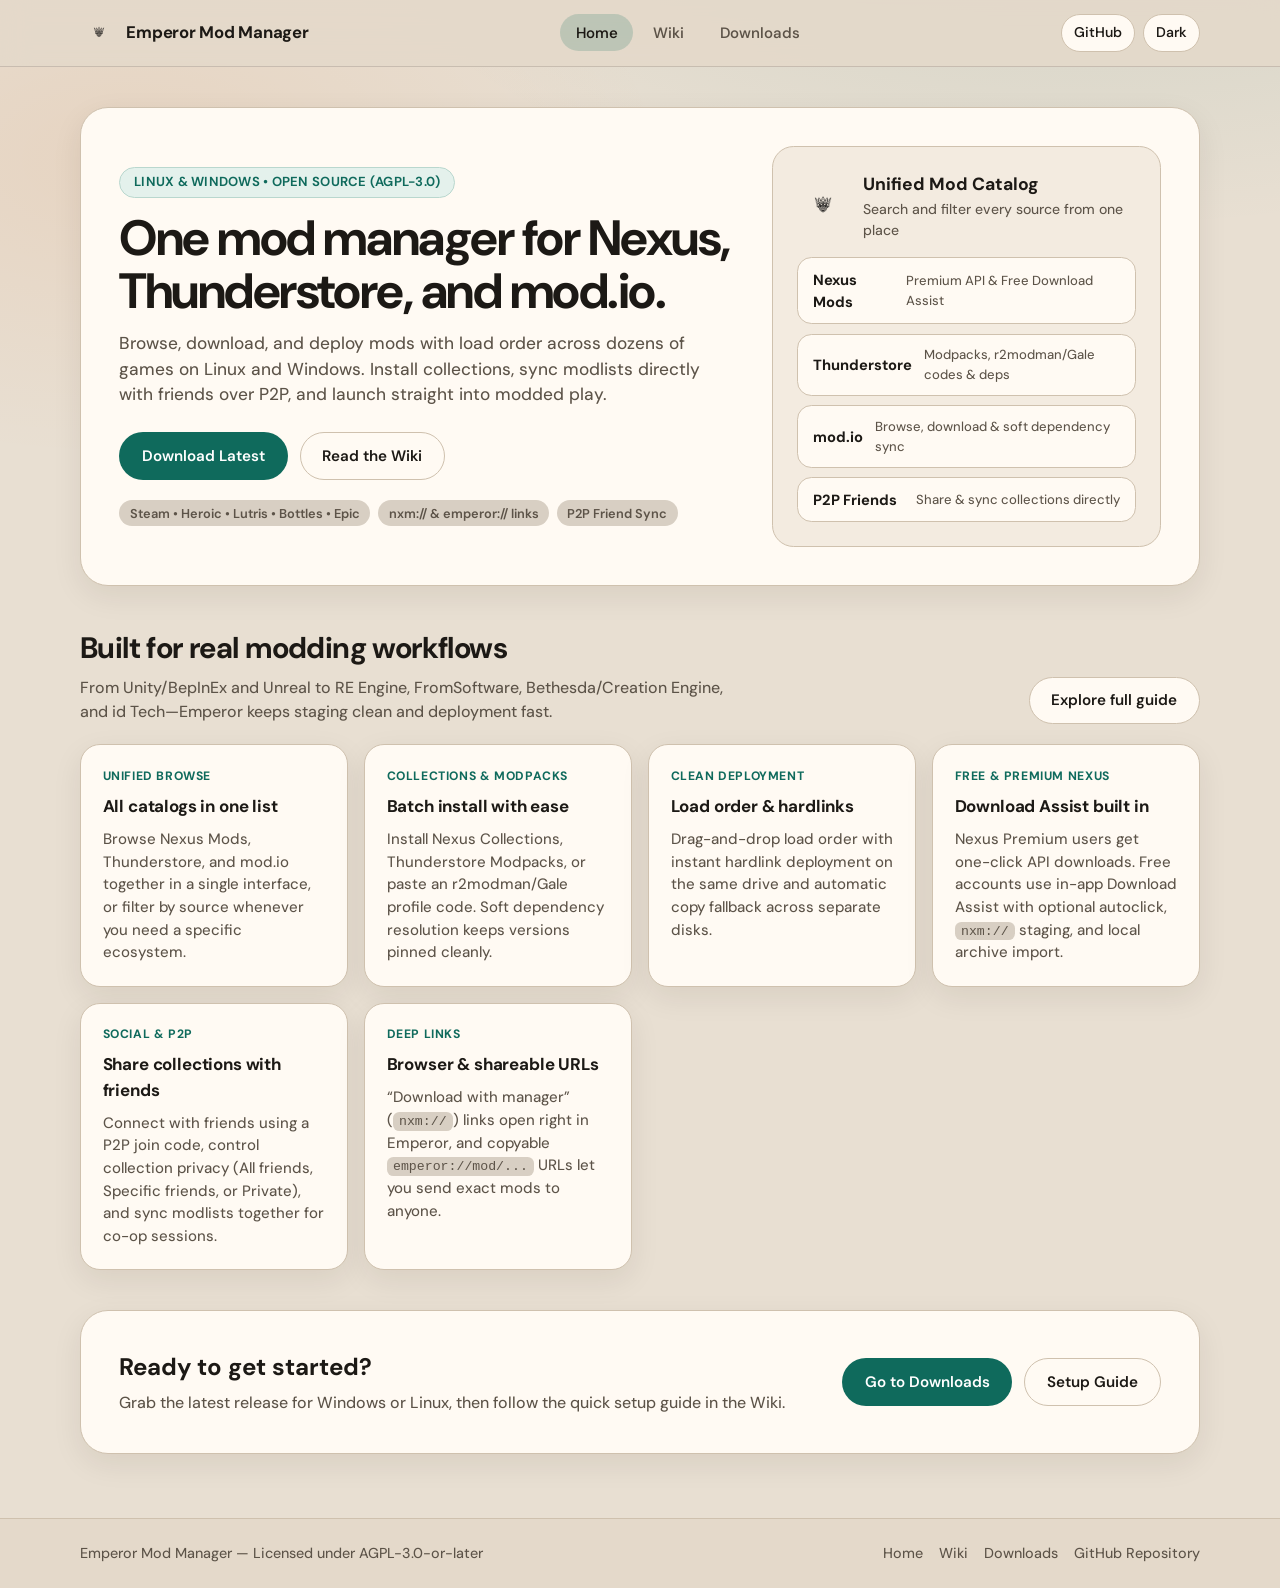
==== index.html @ a2862339 "init site" ====
<!DOCTYPE html>
<html lang="en">
  <head>
    <meta charset="UTF-8" />
    <meta name="viewport" content="width=device-width, initial-scale=1.0" />
    <title>Emperor Mod Manager — Desktop Mod Manager for Linux &amp; Windows</title>
    <meta
      name="description"
      content="Desktop mod manager for Nexus Mods, Thunderstore, and mod.io on Linux and Windows. Browse, deploy with load order, manage collections, and share modlists with friends over P2P."
    />
    <link rel="icon" type="image/png" href="./assets/favicon.png" />
    <link rel="preconnect" href="https://fonts.googleapis.com" />
    <link rel="preconnect" href="https://fonts.gstatic.com" crossorigin />
    <link
      href="https://fonts.googleapis.com/css2?family=DM+Sans:ital,opsz,wght@0,9..40,400..700;1,9..40,400..700&display=swap"
      rel="stylesheet"
    />
    <script>
      (() => {
        const saved = localStorage.getItem("emm-site-theme");
        const dark = saved === "dark" || (!saved && matchMedia("(prefers-color-scheme: dark)").matches);
        if (dark) document.documentElement.setAttribute("data-theme", "dark");
      })();
    </script>
    <link rel="stylesheet" href="./css/theme.css" />
    <link rel="stylesheet" href="./css/styles.css" />
    <script type="module" src="./js/nav.js"></script>
  </head>
  <body>
    <header class="titlebar">
      <div class="titlebar-inner">
        <a class="brand" href="./index.html">
          <img class="brand-logo" src="./assets/app-logo.png" alt="" width="32" height="32" />
          <span>Emperor Mod Manager</span>
        </a>

        <nav class="nav-links" aria-label="Primary" data-nav-links>
          <a class="nav-link" href="./index.html" aria-current="page">Home</a>
          <a class="nav-link" href="./wiki.html">Wiki</a>
          <a class="nav-link" href="./downloads.html">Downloads</a>
        </nav>

        <div class="titlebar-actions">
          <a
            class="icon-btn"
            href="https://github.com/Emperor-of-Modkind/emperor-mod-manager"
            target="_blank"
            rel="noopener noreferrer"
          >
            GitHub
          </a>
          <button type="button" class="icon-btn" data-theme-toggle aria-pressed="false" aria-label="Toggle theme">
            Dark
          </button>
          <button
            type="button"
            class="icon-btn menu-toggle"
            data-menu-toggle
            aria-expanded="false"
            aria-label="Toggle navigation menu"
          >
            Menu
          </button>
        </div>
      </div>
    </header>

    <main>
      <div class="container">
        <section class="sheet hero" aria-labelledby="hero-heading">
          <div>
            <span class="eyebrow">Linux &amp; Windows &bull; Open Source (AGPL-3.0)</span>
            <h1 id="hero-heading">One mod manager for Nexus, Thunderstore, and mod.io.</h1>
            <p class="hero-lead">
              Browse, download, and deploy mods with load order across dozens of games on Linux and Windows.
              Install collections, sync modlists directly with friends over P2P, and launch straight into modded play.
            </p>
            <div class="hero-actions">
              <a class="btn btn-primary" href="./downloads.html">Download Latest</a>
              <a class="btn btn-secondary" href="./wiki.html">Read the Wiki</a>
            </div>
            <div class="hero-meta">
              <span class="pill">Steam &bull; Heroic &bull; Lutris &bull; Bottles &bull; Epic</span>
              <span class="pill">nxm:// &amp; emperor:// links</span>
              <span class="pill">P2P Friend Sync</span>
            </div>
          </div>

          <aside class="hero-card" aria-label="Supported mod catalogs">
            <div class="hero-card-head">
              <img class="hero-card-logo" src="./assets/app-logo.png" alt="Emperor Mod Manager emblem" width="52" height="52" />
              <div>
                <h2>Unified Mod Catalog</h2>
                <p>Search and filter every source from one place</p>
              </div>
            </div>
            <ul class="source-list">
              <li>
                <strong>Nexus Mods</strong>
                <span>Premium API &amp; Free Download Assist</span>
              </li>
              <li>
                <strong>Thunderstore</strong>
                <span>Modpacks, r2modman/Gale codes &amp; deps</span>
              </li>
              <li>
                <strong>mod.io</strong>
                <span>Browse, download &amp; soft dependency sync</span>
              </li>
              <li>
                <strong>P2P Friends</strong>
                <span>Share &amp; sync collections directly</span>
              </li>
            </ul>
          </aside>
        </section>

        <section class="section" aria-labelledby="features-heading">
          <div class="section-head">
            <div>
              <h2 id="features-heading">Built for real modding workflows</h2>
              <p>
                From Unity/BepInEx and Unreal to RE Engine, FromSoftware, Bethesda/Creation Engine, and id Tech—Emperor
                keeps staging clean and deployment fast.
              </p>
            </div>
            <a class="btn btn-secondary" href="./wiki.html">Explore full guide</a>
          </div>

          <div class="card-grid">
            <article class="card">
              <span class="card-kicker">Unified Browse</span>
              <h3>All catalogs in one list</h3>
              <p>
                Browse Nexus Mods, Thunderstore, and mod.io together in a single interface, or filter by source whenever
                you need a specific ecosystem.
              </p>
            </article>

            <article class="card">
              <span class="card-kicker">Collections &amp; Modpacks</span>
              <h3>Batch install with ease</h3>
              <p>
                Install Nexus Collections, Thunderstore Modpacks, or paste an r2modman/Gale profile code. Soft
                dependency resolution keeps versions pinned cleanly.
              </p>
            </article>

            <article class="card">
              <span class="card-kicker">Clean Deployment</span>
              <h3>Load order &amp; hardlinks</h3>
              <p>
                Drag-and-drop load order with instant hardlink deployment on the same drive and automatic copy fallback
                across separate disks.
              </p>
            </article>

            <article class="card">
              <span class="card-kicker">Free &amp; Premium Nexus</span>
              <h3>Download Assist built in</h3>
              <p>
                Nexus Premium users get one-click API downloads. Free accounts use in-app Download Assist with optional
                autoclick, <code>nxm://</code> staging, and local archive import.
              </p>
            </article>

            <article class="card">
              <span class="card-kicker">Social &amp; P2P</span>
              <h3>Share collections with friends</h3>
              <p>
                Connect with friends using a P2P join code, control collection privacy (All friends, Specific friends,
                or Private), and sync modlists together for co-op sessions.
              </p>
            </article>

            <article class="card">
              <span class="card-kicker">Deep Links</span>
              <h3>Browser &amp; shareable URLs</h3>
              <p>
                “Download with manager” (<code>nxm://</code>) links open right in Emperor, and copyable
                <code>emperor://mod/...</code> URLs let you send exact mods to anyone.
              </p>
            </article>
          </div>
        </section>

        <section class="section">
          <div class="sheet" style="display: flex; flex-wrap: wrap; align-items: center; justify-content: space-between; gap: 1.25rem;">
            <div>
              <h2 style="margin: 0 0 0.35rem;">Ready to get started?</h2>
              <p style="margin: 0; color: var(--muted);">
                Grab the latest release for Windows or Linux, then follow the quick setup guide in the Wiki.
              </p>
            </div>
            <div style="display: flex; flex-wrap: wrap; gap: 0.75rem;">
              <a class="btn btn-primary" href="./downloads.html">Go to Downloads</a>
              <a class="btn btn-secondary" href="./wiki.html#setup">Setup Guide</a>
            </div>
          </div>
        </section>
      </div>
    </main>

    <footer class="site-footer">
      <div class="footer-inner">
        <span>Emperor Mod Manager &mdash; Licensed under AGPL-3.0-or-later</span>
        <div class="footer-links">
          <a href="./index.html">Home</a>
          <a href="./wiki.html">Wiki</a>
          <a href="./downloads.html">Downloads</a>
          <a href="https://github.com/Emperor-of-Modkind/emperor-mod-manager" target="_blank" rel="noopener noreferrer">
            GitHub Repository
          </a>
        </div>
      </div>
    </footer>
  </body>
</html>
---- css/theme.css ----
/* Emperor Mod Manager — Shared Theme Tokens (synced with emperor-mod-manager/src/App.css) */

:root {
  color-scheme: light;
  --bg: #e8dfd2;
  --bg-2: #f3ebe0;
  --panel: #fffaf3;
  --ink: #1c1915;
  --muted: #5c5348;
  --line: #cfc1ae;
  --accent: #0f6a5c;
  --accent-2: #d35400;
  --on-accent: #fff;
  --accent-ink: var(--accent);
  --accent-hover: color-mix(in srgb, var(--accent) 82%, #fff);
  --shape-control: 999px;
  --shape-field: 0.9rem;
  --shape-sheet: 1.75rem;
  --surface-control: color-mix(in srgb, var(--ink) 8%, var(--bg));
  --surface-selected: var(--accent);
  --focus-ring: 0 0 0 3px color-mix(in srgb, var(--accent) 28%, transparent);
  --danger: #9b2c2c;
  --warn: #8a5a00;
  --ok: #1b6b3a;
  --input-bg: #fff;
  --danger-bg: #f8e4e4;
  --danger-line: #e7bcbc;
  --ok-bg: #e4f1ec;
  --ok-line: #b9d7ce;
  --shadow: 0 10px 30px rgba(40, 30, 15, 0.08);
  --motion-fast: 220ms;
  --motion-base: 320ms;
  --ease-out: cubic-bezier(0.22, 1, 0.36, 1);
  --badge-bg: rgba(20, 24, 22, 0.78);
  --badge-ink: #f4efe7;
  --sidebar-bg: #e4d9ca;
  --sidebar-ink: #1c1915;
  --sidebar-muted: #5c5348;
  --sidebar-line: color-mix(in srgb, var(--sidebar-ink) 14%, transparent);
  --sidebar-hover: color-mix(in srgb, var(--sidebar-ink) 8%, transparent);
  --sidebar-active: color-mix(in srgb, var(--accent) 18%, transparent);
  --code-bg: #221f1b;
  --code-ink: #f3ebe0;
  --font-sans: "DM Sans", system-ui, -apple-system, BlinkMacSystemFont, "Segoe UI", sans-serif;
  --font-mono: ui-monospace, "JetBrains Mono", "Cascadia Code", Menlo, Consolas, monospace;

  font-family: var(--font-sans);
  line-height: 1.5;
  font-weight: 450;
  color: var(--ink);
  background: var(--bg);
  font-synthesis: none;
  text-rendering: optimizeLegibility;
  -webkit-font-smoothing: antialiased;
}

:root[data-theme="dark"] {
  color-scheme: dark;
  --bg: #161a18;
  --bg-2: #1e2421;
  --panel: #222925;
  --ink: #efe9df;
  --muted: #a8b0aa;
  --line: #3a443f;
  --accent: #2a9b88;
  --accent-2: #e07a2f;
  --accent-ink: #47bfa9;
  --accent-hover: color-mix(in srgb, var(--accent) 82%, #fff);
  --danger: #e08a8a;
  --warn: #d4a84b;
  --ok: #6cbc8a;
  --input-bg: #1a201d;
  --danger-bg: #3a2424;
  --danger-line: #6a3c3c;
  --ok-bg: #1e332c;
  --ok-line: #35584c;
  --shadow: 0 12px 32px rgba(0, 0, 0, 0.35);
  --badge-bg: rgba(8, 10, 9, 0.82);
  --badge-ink: #f4efe7;
  --sidebar-bg: #1a2320;
  --sidebar-ink: #f4efe7;
  --sidebar-muted: #aeb8b2;
  --sidebar-line: rgba(255, 255, 255, 0.08);
  --sidebar-hover: rgba(255, 255, 255, 0.08);
  --sidebar-active: rgba(255, 255, 255, 0.12);
  --code-bg: #111513;
  --code-ink: #e8dfd2;
}
---- css/styles.css ----
/* Emperor Mod Manager — Site Layout & Components */

*,
*::before,
*::after {
  box-sizing: border-box;
}

html {
  scroll-behavior: smooth;
  scroll-padding-top: 5.25rem;
}

@media (prefers-reduced-motion: reduce) {
  html {
    scroll-behavior: auto;
  }
}

body {
  margin: 0;
  min-height: 100dvh;
  display: flex;
  flex-direction: column;
  background:
    radial-gradient(1200px 600px at 85% -10%, color-mix(in srgb, var(--accent) 12%, transparent), transparent 65%),
    radial-gradient(900px 500px at 10% 10%, color-mix(in srgb, var(--accent-2) 8%, transparent), transparent 60%),
    var(--bg);
  color: var(--ink);
}

a {
  color: var(--accent-ink);
  text-decoration-thickness: 1.5px;
  text-underline-offset: 2px;
}

a:hover {
  color: var(--accent-hover);
}

:focus-visible {
  outline: none;
  box-shadow: var(--focus-ring);
}

.sr-only {
  position: absolute;
  width: 1px;
  height: 1px;
  padding: 0;
  margin: -1px;
  overflow: hidden;
  clip: rect(0, 0, 0, 0);
  white-space: nowrap;
  border: 0;
}

.container {
  width: min(1120px, calc(100% - 2rem));
  margin-inline: auto;
}

/* ---------- Title Bar ---------- */

.titlebar {
  position: sticky;
  top: 0;
  z-index: 40;
  background: color-mix(in srgb, var(--sidebar-bg) 88%, transparent);
  backdrop-filter: blur(14px);
  -webkit-backdrop-filter: blur(14px);
  border-bottom: 1px solid var(--sidebar-line);
}

.titlebar-inner {
  display: flex;
  align-items: center;
  justify-content: space-between;
  gap: 1rem;
  min-height: 4.1rem;
  width: min(1120px, calc(100% - 2rem));
  margin-inline: auto;
}

.brand {
  display: inline-flex;
  align-items: center;
  gap: 0.7rem;
  text-decoration: none;
  color: var(--sidebar-ink);
  font-weight: 700;
  font-size: 1.05rem;
  letter-spacing: -0.015em;
  border-radius: var(--shape-control);
  padding: 0.25rem 0.4rem 0.25rem 0.2rem;
}

.brand:hover {
  color: var(--sidebar-ink);
}

.brand-logo {
  width: 2rem;
  height: 2rem;
  border-radius: 0.55rem;
  object-fit: contain;
  display: block;
}

:root[data-theme="dark"] .brand-logo,
:root[data-theme="dark"] .hero-card-logo {
  filter: invert(0.92) brightness(1.08);
}

.nav-links {
  display: flex;
  align-items: center;
  gap: 0.35rem;
}

.nav-link {
  display: inline-flex;
  align-items: center;
  gap: 0.4rem;
  padding: 0.45rem 0.95rem;
  border-radius: var(--shape-control);
  text-decoration: none;
  color: var(--sidebar-muted);
  font-weight: 550;
  font-size: 0.94rem;
  transition: background var(--motion-fast) var(--ease-out), color var(--motion-fast) var(--ease-out);
}

.nav-link:hover {
  background: var(--sidebar-hover);
  color: var(--sidebar-ink);
}

.nav-link[aria-current="page"] {
  background: var(--sidebar-active);
  color: var(--sidebar-ink);
}

.titlebar-actions {
  display: flex;
  align-items: center;
  gap: 0.5rem;
}

.icon-btn {
  display: inline-flex;
  align-items: center;
  justify-content: center;
  gap: 0.4rem;
  min-width: 2.35rem;
  height: 2.35rem;
  padding: 0 0.75rem;
  border-radius: var(--shape-control);
  border: 1px solid var(--line);
  background: var(--panel);
  color: var(--ink);
  font: inherit;
  font-size: 0.88rem;
  font-weight: 550;
  cursor: pointer;
  text-decoration: none;
  transition: background var(--motion-fast) var(--ease-out), border-color var(--motion-fast) var(--ease-out);
}

.icon-btn:hover {
  background: var(--bg-2);
  color: var(--ink);
}

.menu-toggle {
  display: none;
}

/* ---------- Buttons ---------- */

.btn {
  display: inline-flex;
  align-items: center;
  justify-content: center;
  gap: 0.5rem;
  padding: 0.72rem 1.35rem;
  border-radius: var(--shape-control);
  border: 1px solid transparent;
  font: inherit;
  font-size: 0.95rem;
  font-weight: 600;
  text-decoration: none;
  cursor: pointer;
  transition: transform var(--motion-fast) var(--ease-out), background var(--motion-fast) var(--ease-out), border-color var(--motion-fast) var(--ease-out);
}

.btn:active {
  transform: translateY(1px);
}

.btn-primary {
  background: var(--accent);
  color: var(--on-accent);
}

.btn-primary:hover {
  background: var(--accent-hover);
  color: var(--on-accent);
}

.btn-secondary {
  background: var(--panel);
  color: var(--ink);
  border-color: var(--line);
}

.btn-secondary:hover {
  background: var(--bg-2);
  color: var(--ink);
}

.btn-accent-2 {
  background: var(--accent-2);
  color: #fff;
}

.btn-accent-2:hover {
  background: color-mix(in srgb, var(--accent-2) 86%, #fff);
  color: #fff;
}

/* ---------- Main / Sections ---------- */

main {
  flex: 1;
  padding-block: 2.5rem 4rem;
}

.sheet {
  background: var(--panel);
  border: 1px solid var(--line);
  border-radius: var(--shape-sheet);
  box-shadow: var(--shadow);
  padding: clamp(1.5rem, 3vw, 2.5rem);
}

.eyebrow {
  display: inline-flex;
  align-items: center;
  gap: 0.45rem;
  padding: 0.3rem 0.85rem;
  border-radius: var(--shape-control);
  background: var(--ok-bg);
  border: 1px solid var(--ok-line);
  color: var(--accent-ink);
  font-size: 0.82rem;
  font-weight: 650;
  letter-spacing: 0.02em;
  text-transform: uppercase;
}

.pill {
  display: inline-flex;
  align-items: center;
  gap: 0.35rem;
  padding: 0.22rem 0.65rem;
  border-radius: var(--shape-control);
  background: var(--surface-control);
  color: var(--muted);
  font-size: 0.8rem;
  font-weight: 600;
}

.pill-accent {
  background: var(--ok-bg);
  color: var(--accent-ink);
  border: 1px solid var(--ok-line);
}

/* ---------- Hero ---------- */

.hero {
  display: grid;
  grid-template-columns: minmax(0, 1.35fr) minmax(0, 0.85fr);
  gap: 2.25rem;
  align-items: center;
}

.hero h1 {
  margin: 0.85rem 0 0.75rem;
  font-size: clamp(2rem, 4.2vw, 3.1rem);
  line-height: 1.08;
  letter-spacing: -0.03em;
}

.hero-lead {
  margin: 0 0 1.5rem;
  font-size: 1.08rem;
  color: var(--muted);
  max-width: 58ch;
}

.hero-actions {
  display: flex;
  flex-wrap: wrap;
  gap: 0.75rem;
  margin-bottom: 1.25rem;
}

.hero-meta {
  display: flex;
  flex-wrap: wrap;
  gap: 0.5rem;
}

.hero-card {
  background: var(--bg-2);
  border: 1px solid var(--line);
  border-radius: 1.35rem;
  padding: 1.5rem;
  display: flex;
  flex-direction: column;
  gap: 1rem;
}

.hero-card-head {
  display: flex;
  align-items: center;
  gap: 0.85rem;
}

.hero-card-logo {
  width: 3.25rem;
  height: 3.25rem;
  border-radius: 0.85rem;
  object-fit: contain;
}

.hero-card-head h2 {
  margin: 0;
  font-size: 1.1rem;
}

.hero-card-head p {
  margin: 0.1rem 0 0;
  color: var(--muted);
  font-size: 0.88rem;
}

.source-list {
  display: grid;
  gap: 0.6rem;
  margin: 0;
  padding: 0;
  list-style: none;
}

.source-list li {
  display: flex;
  align-items: center;
  justify-content: space-between;
  gap: 0.75rem;
  padding: 0.65rem 0.9rem;
  border-radius: var(--shape-field);
  background: var(--panel);
  border: 1px solid var(--line);
  font-size: 0.92rem;
}

.source-list strong {
  color: var(--ink);
}

.source-list span {
  color: var(--muted);
  font-size: 0.82rem;
}

/* ---------- Feature Grid ---------- */

.section {
  margin-top: 2.5rem;
}

.section-head {
  display: flex;
  flex-wrap: wrap;
  align-items: flex-end;
  justify-content: space-between;
  gap: 1rem;
  margin-bottom: 1.25rem;
}

.section-head h2 {
  margin: 0;
  font-size: clamp(1.4rem, 2.5vw, 1.85rem);
  letter-spacing: -0.02em;
}

.section-head p {
  margin: 0.35rem 0 0;
  color: var(--muted);
  max-width: 60ch;
}

.card-grid {
  display: grid;
  grid-template-columns: repeat(auto-fit, minmax(260px, 1fr));
  gap: 1rem;
}

.card {
  background: var(--panel);
  border: 1px solid var(--line);
  border-radius: 1.25rem;
  padding: 1.35rem;
  box-shadow: var(--shadow);
  display: flex;
  flex-direction: column;
  gap: 0.55rem;
}

.card h3 {
  margin: 0;
  font-size: 1.06rem;
  letter-spacing: -0.01em;
}

.card p {
  margin: 0;
  color: var(--muted);
  font-size: 0.94rem;
}

.card-kicker {
  font-size: 0.76rem;
  font-weight: 700;
  text-transform: uppercase;
  letter-spacing: 0.05em;
  color: var(--accent-ink);
}

/* ---------- Downloads Page & Platform Tabs ---------- */

.page-header {
  margin-bottom: 1.75rem;
}

.page-header h1 {
  margin: 0.65rem 0 0.5rem;
  font-size: clamp(1.85rem, 3.6vw, 2.55rem);
  letter-spacing: -0.03em;
}

.page-header p {
  margin: 0;
  color: var(--muted);
  max-width: 64ch;
  font-size: 1.02rem;
}

.release-bar {
  display: flex;
  flex-wrap: wrap;
  align-items: center;
  justify-content: space-between;
  gap: 1rem;
  padding: 1rem 1.25rem;
  border-radius: 1.15rem;
  background: var(--bg-2);
  border: 1px solid var(--line);
  margin-bottom: 1.5rem;
}

.release-bar-meta {
  display: flex;
  flex-wrap: wrap;
  align-items: center;
  gap: 0.65rem;
}

.release-version {
  font-size: 1.1rem;
  font-weight: 700;
}

.release-date {
  color: var(--muted);
  font-size: 0.9rem;
}

.release-links {
  display: flex;
  flex-wrap: wrap;
  gap: 0.65rem;
  align-items: center;
}

/* Accessible Tabs (modern-web-guidance: border indicator on ::after, no dimension change, panels in single grid cell, styling on inner wrapper) */

.platform-tabs-wrap {
  display: flex;
  flex-direction: column;
  gap: 1.25rem;
}

.platform-tablist {
  display: flex;
  gap: 0.5rem;
  overflow-x: auto;
  border-bottom: 1px solid var(--line);
  padding-bottom: 0;
}

.platform-tab {
  position: relative;
  flex: none;
  display: inline-flex;
  align-items: center;
  gap: 0.55rem;
  padding: 0.78rem 1.35rem;
  border: 0;
  background: transparent;
  color: var(--muted);
  font: inherit;
  font-size: 1rem;
  font-weight: 600;
  cursor: pointer;
  border-radius: 0.75rem 0.75rem 0 0;
  transition: color var(--motion-fast) var(--ease-out), background var(--motion-fast) var(--ease-out);
}

.platform-tab:hover {
  color: var(--ink);
  background: var(--sidebar-hover);
}

.platform-tab[aria-selected="true"] {
  color: var(--accent-ink);
}

.platform-tab[aria-selected="true"]::after {
  content: "";
  position: absolute;
  inset: auto 0 0;
  border-block-end: 3px solid var(--accent);
}

.platform-panels {
  display: grid;
}

.platform-panel {
  grid-area: 1 / 1;
}

.platform-panel-inner {
  display: flex;
  flex-direction: column;
  gap: 1.5rem;
}

.asset-list {
  display: grid;
  gap: 0.85rem;
}

.asset-card {
  display: flex;
  flex-wrap: wrap;
  align-items: center;
  justify-content: space-between;
  gap: 1rem;
  padding: 1.15rem 1.25rem;
  border-radius: 1.15rem;
  background: var(--bg-2);
  border: 1px solid var(--line);
}

.asset-card.is-primary {
  background: color-mix(in srgb, var(--accent) 8%, var(--panel));
  border-color: color-mix(in srgb, var(--accent) 45%, var(--line));
}

.asset-info {
  display: flex;
  flex-direction: column;
  gap: 0.25rem;
  min-width: 0;
}

.asset-title-row {
  display: flex;
  flex-wrap: wrap;
  align-items: center;
  gap: 0.5rem;
}

.asset-title-row strong {
  font-size: 1.02rem;
}

.asset-meta {
  color: var(--muted);
  font-size: 0.88rem;
}

.asset-filename {
  font-family: var(--font-mono);
  font-size: 0.82rem;
  color: var(--muted);
  word-break: break-all;
}

.instructions-box {
  background: var(--bg-2);
  border: 1px solid var(--line);
  border-radius: 1.25rem;
  padding: 1.35rem 1.5rem;
}

.instructions-box h2,
.instructions-box h3 {
  margin-top: 0;
}

.instructions-box h3 {
  margin-top: 1.35rem;
  margin-bottom: 0.5rem;
  font-size: 1.02rem;
}

.instructions-box h3:first-of-type {
  margin-top: 0.65rem;
}

/* ---------- Code Blocks ---------- */

.code-block {
  position: relative;
  margin: 0.75rem 0 1rem;
  border-radius: var(--shape-field);
  background: var(--code-bg);
  color: var(--code-ink);
  border: 1px solid color-mix(in srgb, var(--line) 45%, transparent);
  overflow: hidden;
}

.code-block pre {
  margin: 0;
  padding: 0.95rem 4.5rem 0.95rem 1rem;
  overflow-x: auto;
  font-family: var(--font-mono);
  font-size: 0.86rem;
  line-height: 1.55;
}

.copy-btn {
  position: absolute;
  top: 0.5rem;
  right: 0.5rem;
  padding: 0.3rem 0.7rem;
  border-radius: var(--shape-control);
  border: 1px solid rgba(255, 255, 255, 0.16);
  background: rgba(255, 255, 255, 0.08);
  color: #f3ebe0;
  font: inherit;
  font-size: 0.78rem;
  font-weight: 600;
  cursor: pointer;
}

.copy-btn:hover {
  background: rgba(255, 255, 255, 0.16);
}

code {
  font-family: var(--font-mono);
  font-size: 0.88em;
}

p code,
li code,
td code {
  padding: 0.12rem 0.4rem;
  border-radius: 0.4rem;
  background: var(--surface-control);
}

/* ---------- Wiki Layout ---------- */

.wiki-layout {
  display: grid;
  grid-template-columns: 250px minmax(0, 1fr);
  gap: 1.75rem;
  align-items: start;
}

.wiki-sidebar {
  position: sticky;
  top: 5.25rem;
  background: var(--panel);
  border: 1px solid var(--line);
  border-radius: 1.35rem;
  padding: 1.15rem;
  box-shadow: var(--shadow);
  display: flex;
  flex-direction: column;
  gap: 0.85rem;
}

.wiki-search {
  width: 100%;
  padding: 0.6rem 0.85rem;
  border-radius: var(--shape-field);
  border: 1px solid var(--line);
  background: var(--input-bg);
  color: var(--ink);
  font: inherit;
  font-size: 0.9rem;
}

.wiki-toc {
  display: flex;
  flex-direction: column;
  gap: 0.2rem;
  list-style: none;
  margin: 0;
  padding: 0;
}

.wiki-toc a {
  display: block;
  padding: 0.45rem 0.75rem;
  border-radius: 0.65rem;
  text-decoration: none;
  color: var(--muted);
  font-size: 0.9rem;
  font-weight: 550;
  transition: background var(--motion-fast) var(--ease-out), color var(--motion-fast) var(--ease-out);
}

.wiki-toc a:hover {
  background: var(--sidebar-hover);
  color: var(--ink);
}

.wiki-toc a.is-active {
  background: var(--sidebar-active);
  color: var(--ink);
}

.wiki-content {
  display: flex;
  flex-direction: column;
  gap: 1.5rem;
  min-width: 0;
}

.wiki-section {
  background: var(--panel);
  border: 1px solid var(--line);
  border-radius: 1.5rem;
  padding: clamp(1.35rem, 2.5vw, 2rem);
  box-shadow: var(--shadow);
}

.wiki-section h2 {
  margin: 0 0 0.75rem;
  font-size: 1.45rem;
  letter-spacing: -0.02em;
}

.wiki-section h3 {
  margin: 1.35rem 0 0.45rem;
  font-size: 1.08rem;
}

.wiki-section p,
.wiki-section li {
  color: var(--ink);
}

.wiki-section .muted {
  color: var(--muted);
}

.wiki-section ol,
.wiki-section ul {
  padding-left: 1.3rem;
  display: grid;
  gap: 0.4rem;
}

.callout {
  margin: 1rem 0;
  padding: 0.9rem 1.1rem;
  border-radius: var(--shape-field);
  background: var(--ok-bg);
  border: 1px solid var(--ok-line);
  font-size: 0.93rem;
}

.callout strong {
  color: var(--accent-ink);
}

.callout-warn {
  background: color-mix(in srgb, var(--accent-2) 10%, var(--panel));
  border-color: color-mix(in srgb, var(--accent-2) 35%, var(--line));
}

.callout-warn strong {
  color: var(--accent-2);
}

.data-table-wrap {
  overflow-x: auto;
  margin-top: 0.75rem;
}

.data-table {
  width: 100%;
  border-collapse: collapse;
  font-size: 0.92rem;
}

.data-table th,
.data-table td {
  text-align: left;
  padding: 0.7rem 0.85rem;
  border-bottom: 1px solid var(--line);
}

.data-table th {
  color: var(--muted);
  font-weight: 650;
  background: var(--bg-2);
}

/* Native <details> FAQ */

.faq-list {
  display: grid;
  gap: 0.65rem;
}

.faq-item {
  border: 1px solid var(--line);
  border-radius: var(--shape-field);
  background: var(--bg-2);
  padding: 0.85rem 1.1rem;
}

.faq-item summary {
  cursor: pointer;
  font-weight: 650;
  list-style-position: outside;
}

.faq-item[open] summary {
  margin-bottom: 0.55rem;
}

.faq-item p {
  margin: 0;
  color: var(--muted);
}

.status-note {
  padding: 1rem 1.2rem;
  border-radius: var(--shape-field);
  background: var(--bg-2);
  border: 1px solid var(--line);
  color: var(--muted);
}

.status-note.is-error {
  background: var(--danger-bg);
  border-color: var(--danger-line);
  color: var(--danger);
}

/* ---------- Footer ---------- */

.site-footer {
  border-top: 1px solid var(--line);
  background: var(--sidebar-bg);
  color: var(--sidebar-muted);
  padding-block: 1.5rem;
  font-size: 0.9rem;
}

.footer-inner {
  width: min(1120px, calc(100% - 2rem));
  margin-inline: auto;
  display: flex;
  flex-wrap: wrap;
  align-items: center;
  justify-content: space-between;
  gap: 1rem;
}

.footer-links {
  display: flex;
  flex-wrap: wrap;
  gap: 1rem;
}

.footer-links a {
  color: var(--sidebar-muted);
  text-decoration: none;
}

.footer-links a:hover {
  color: var(--sidebar-ink);
  text-decoration: underline;
}

/* ---------- Responsive ---------- */

@media (max-width: 860px) {
  .hero {
    grid-template-columns: 1fr;
  }

  .wiki-layout {
    grid-template-columns: 1fr;
  }

  .wiki-sidebar {
    position: static;
  }
}

@media (max-width: 680px) {
  .menu-toggle {
    display: inline-flex;
  }

  .nav-links {
    display: none;
    position: absolute;
    top: 100%;
    left: 0;
    right: 0;
    flex-direction: column;
    align-items: stretch;
    padding: 0.75rem 1rem 1rem;
    background: var(--sidebar-bg);
    border-bottom: 1px solid var(--line);
    box-shadow: var(--shadow);
  }

  .nav-links.is-open {
    display: flex;
  }

  .nav-link {
    padding: 0.65rem 1rem;
  }
}
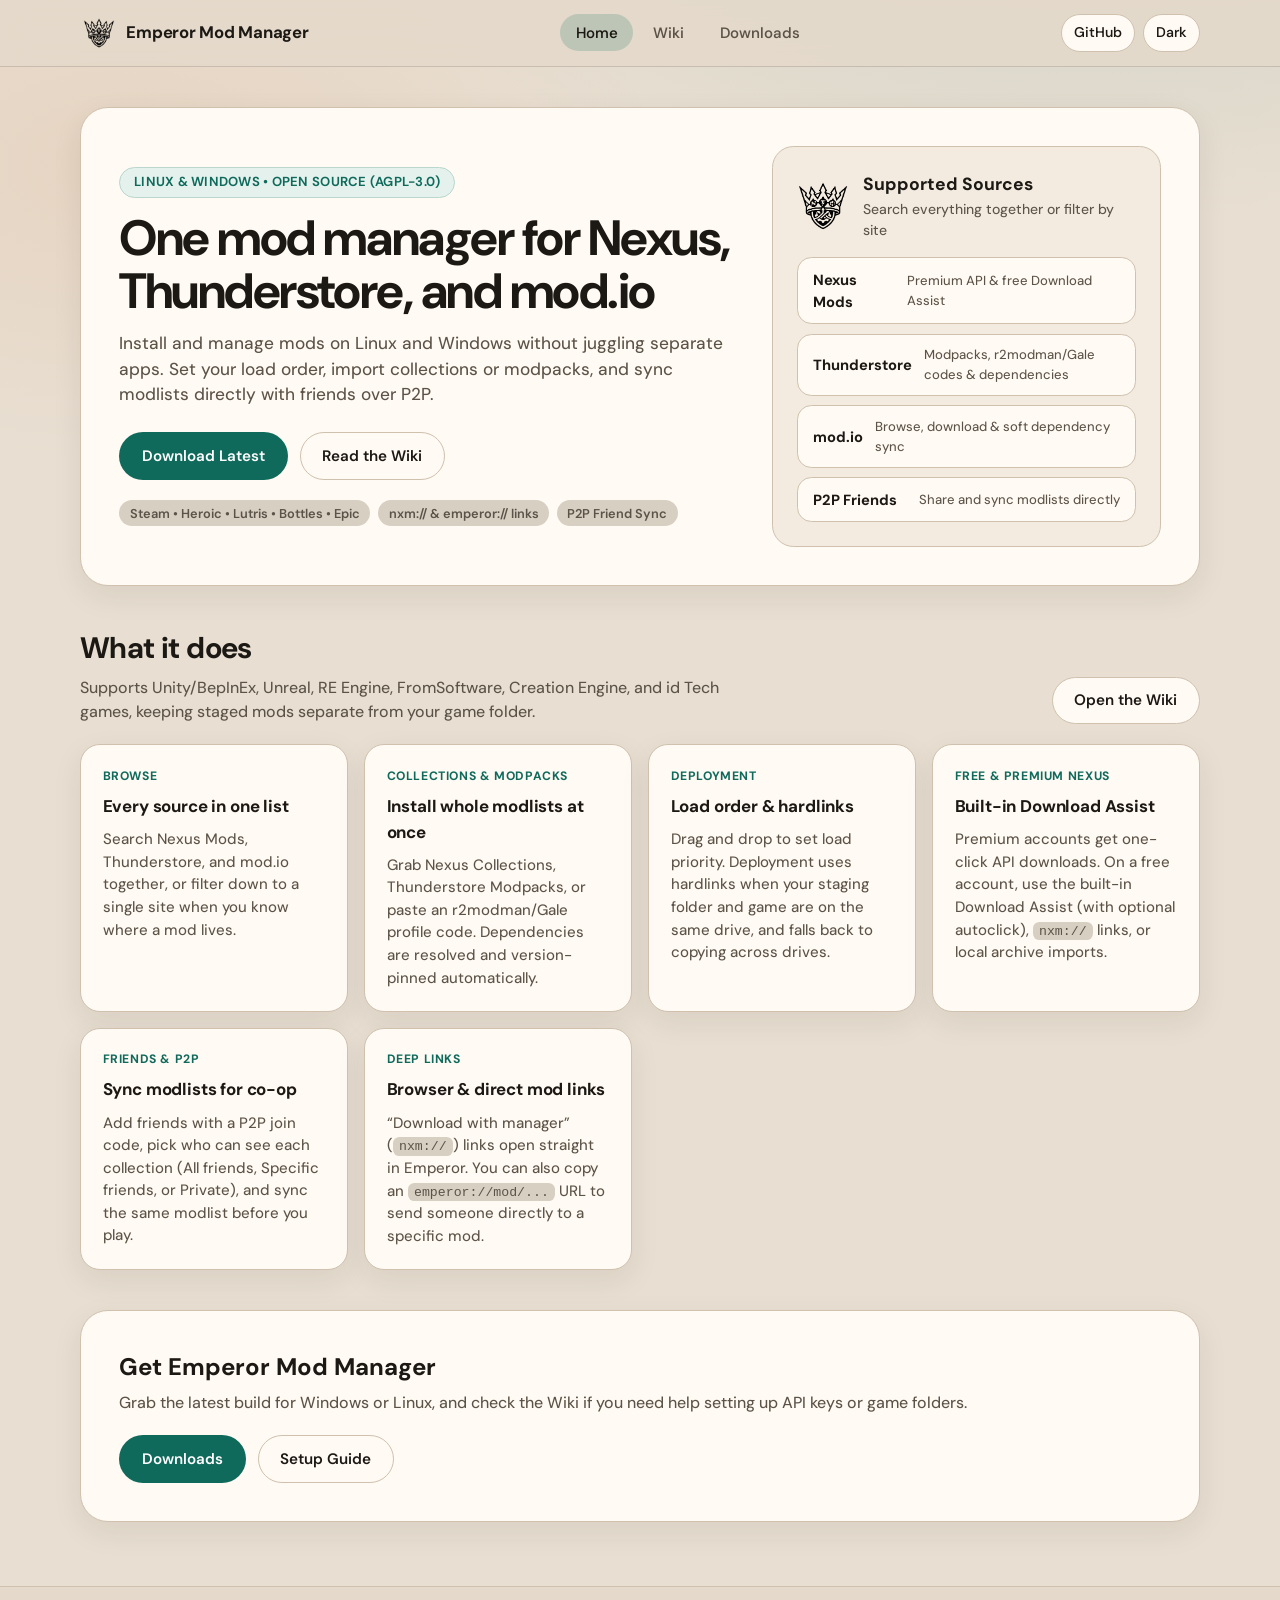
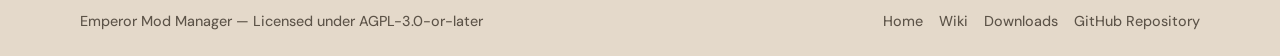
==== commit d6efca86: "see desc - improved wording - fixed logo scaling  - implemented support for deep-links" ====
--- a/index.html
+++ b/index.html
@@ -3,10 +3,10 @@
   <head>
     <meta charset="UTF-8" />
     <meta name="viewport" content="width=device-width, initial-scale=1.0" />
-    <title>Emperor Mod Manager — Desktop Mod Manager for Linux &amp; Windows</title>
+    <title>Emperor Mod Manager — Linux &amp; Windows Mod Manager</title>
     <meta
       name="description"
-      content="Desktop mod manager for Nexus Mods, Thunderstore, and mod.io on Linux and Windows. Browse, deploy with load order, manage collections, and share modlists with friends over P2P."
+      content="Desktop mod manager for Linux and Windows. Browse and install mods from Nexus Mods, Thunderstore, and mod.io, manage load order, and share modlists with friends over P2P."
     />
     <link rel="icon" type="image/png" href="./assets/favicon.png" />
     <link rel="preconnect" href="https://fonts.googleapis.com" />
@@ -70,10 +70,10 @@
         <section class="sheet hero" aria-labelledby="hero-heading">
           <div>
             <span class="eyebrow">Linux &amp; Windows &bull; Open Source (AGPL-3.0)</span>
-            <h1 id="hero-heading">One mod manager for Nexus, Thunderstore, and mod.io.</h1>
+            <h1 id="hero-heading">One mod manager for Nexus, Thunderstore, and mod.io</h1>
             <p class="hero-lead">
-              Browse, download, and deploy mods with load order across dozens of games on Linux and Windows.
-              Install collections, sync modlists directly with friends over P2P, and launch straight into modded play.
+              Install and manage mods on Linux and Windows without juggling separate apps. Set your load order, import
+              collections or modpacks, and sync modlists directly with friends over P2P.
             </p>
             <div class="hero-actions">
               <a class="btn btn-primary" href="./downloads.html">Download Latest</a>
@@ -90,18 +90,18 @@
             <div class="hero-card-head">
               <img class="hero-card-logo" src="./assets/app-logo.png" alt="Emperor Mod Manager emblem" width="52" height="52" />
               <div>
-                <h2>Unified Mod Catalog</h2>
-                <p>Search and filter every source from one place</p>
+                <h2>Supported Sources</h2>
+                <p>Search everything together or filter by site</p>
               </div>
             </div>
             <ul class="source-list">
               <li>
                 <strong>Nexus Mods</strong>
-                <span>Premium API &amp; Free Download Assist</span>
+                <span>Premium API &amp; free Download Assist</span>
               </li>
               <li>
                 <strong>Thunderstore</strong>
-                <span>Modpacks, r2modman/Gale codes &amp; deps</span>
+                <span>Modpacks, r2modman/Gale codes &amp; dependencies</span>
               </li>
               <li>
                 <strong>mod.io</strong>
@@ -109,7 +109,7 @@
               </li>
               <li>
                 <strong>P2P Friends</strong>
-                <span>Share &amp; sync collections directly</span>
+                <span>Share and sync modlists directly</span>
               </li>
             </ul>
           </aside>
@@ -118,67 +118,67 @@
         <section class="section" aria-labelledby="features-heading">
           <div class="section-head">
             <div>
-              <h2 id="features-heading">Built for real modding workflows</h2>
-              <p>
-                From Unity/BepInEx and Unreal to RE Engine, FromSoftware, Bethesda/Creation Engine, and id Tech—Emperor
-                keeps staging clean and deployment fast.
-              </p>
-            </div>
-            <a class="btn btn-secondary" href="./wiki.html">Explore full guide</a>
+              <h2 id="features-heading">What it does</h2>
+              <p>
+                Supports Unity/BepInEx, Unreal, RE Engine, FromSoftware, Creation Engine, and id Tech games, keeping
+                staged mods separate from your game folder.
+              </p>
+            </div>
+            <a class="btn btn-secondary" href="./wiki.html">Open the Wiki</a>
           </div>
 
           <div class="card-grid">
             <article class="card">
-              <span class="card-kicker">Unified Browse</span>
-              <h3>All catalogs in one list</h3>
-              <p>
-                Browse Nexus Mods, Thunderstore, and mod.io together in a single interface, or filter by source whenever
-                you need a specific ecosystem.
+              <span class="card-kicker">Browse</span>
+              <h3>Every source in one list</h3>
+              <p>
+                Search Nexus Mods, Thunderstore, and mod.io together, or filter down to a single site when you know
+                where a mod lives.
               </p>
             </article>
 
             <article class="card">
               <span class="card-kicker">Collections &amp; Modpacks</span>
-              <h3>Batch install with ease</h3>
-              <p>
-                Install Nexus Collections, Thunderstore Modpacks, or paste an r2modman/Gale profile code. Soft
-                dependency resolution keeps versions pinned cleanly.
-              </p>
-            </article>
-
-            <article class="card">
-              <span class="card-kicker">Clean Deployment</span>
+              <h3>Install whole modlists at once</h3>
+              <p>
+                Grab Nexus Collections, Thunderstore Modpacks, or paste an r2modman/Gale profile code. Dependencies are
+                resolved and version-pinned automatically.
+              </p>
+            </article>
+
+            <article class="card">
+              <span class="card-kicker">Deployment</span>
               <h3>Load order &amp; hardlinks</h3>
               <p>
-                Drag-and-drop load order with instant hardlink deployment on the same drive and automatic copy fallback
-                across separate disks.
+                Drag and drop to set load priority. Deployment uses hardlinks when your staging folder and game are on
+                the same drive, and falls back to copying across drives.
               </p>
             </article>
 
             <article class="card">
               <span class="card-kicker">Free &amp; Premium Nexus</span>
-              <h3>Download Assist built in</h3>
-              <p>
-                Nexus Premium users get one-click API downloads. Free accounts use in-app Download Assist with optional
-                autoclick, <code>nxm://</code> staging, and local archive import.
-              </p>
-            </article>
-
-            <article class="card">
-              <span class="card-kicker">Social &amp; P2P</span>
-              <h3>Share collections with friends</h3>
-              <p>
-                Connect with friends using a P2P join code, control collection privacy (All friends, Specific friends,
-                or Private), and sync modlists together for co-op sessions.
+              <h3>Built-in Download Assist</h3>
+              <p>
+                Premium accounts get one-click API downloads. On a free account, use the built-in Download Assist (with
+                optional autoclick), <code>nxm://</code> links, or local archive imports.
+              </p>
+            </article>
+
+            <article class="card">
+              <span class="card-kicker">Friends &amp; P2P</span>
+              <h3>Sync modlists for co-op</h3>
+              <p>
+                Add friends with a P2P join code, pick who can see each collection (All friends, Specific friends, or
+                Private), and sync the same modlist before you play.
               </p>
             </article>
 
             <article class="card">
               <span class="card-kicker">Deep Links</span>
-              <h3>Browser &amp; shareable URLs</h3>
-              <p>
-                “Download with manager” (<code>nxm://</code>) links open right in Emperor, and copyable
-                <code>emperor://mod/...</code> URLs let you send exact mods to anyone.
+              <h3>Browser &amp; direct mod links</h3>
+              <p>
+                “Download with manager” (<code>nxm://</code>) links open straight in Emperor. You can also copy an
+                <code>emperor://mod/...</code> URL to send someone directly to a specific mod.
               </p>
             </article>
           </div>
@@ -187,13 +187,14 @@
         <section class="section">
           <div class="sheet" style="display: flex; flex-wrap: wrap; align-items: center; justify-content: space-between; gap: 1.25rem;">
             <div>
-              <h2 style="margin: 0 0 0.35rem;">Ready to get started?</h2>
+              <h2 style="margin: 0 0 0.35rem;">Get Emperor Mod Manager</h2>
               <p style="margin: 0; color: var(--muted);">
-                Grab the latest release for Windows or Linux, then follow the quick setup guide in the Wiki.
+                Grab the latest build for Windows or Linux, and check the Wiki if you need help setting up API keys or
+                game folders.
               </p>
             </div>
             <div style="display: flex; flex-wrap: wrap; gap: 0.75rem;">
-              <a class="btn btn-primary" href="./downloads.html">Go to Downloads</a>
+              <a class="btn btn-primary" href="./downloads.html">Downloads</a>
               <a class="btn btn-secondary" href="./wiki.html#setup">Setup Guide</a>
             </div>
           </div>
--- a/css/styles.css
+++ b/css/styles.css
@@ -103,7 +103,6 @@
 .brand-logo {
   width: 2rem;
   height: 2rem;
-  border-radius: 0.55rem;
   object-fit: contain;
   display: block;
 }
@@ -333,7 +332,6 @@
 .hero-card-logo {
   width: 3.25rem;
   height: 3.25rem;
-  border-radius: 0.85rem;
   object-fit: contain;
 }
 
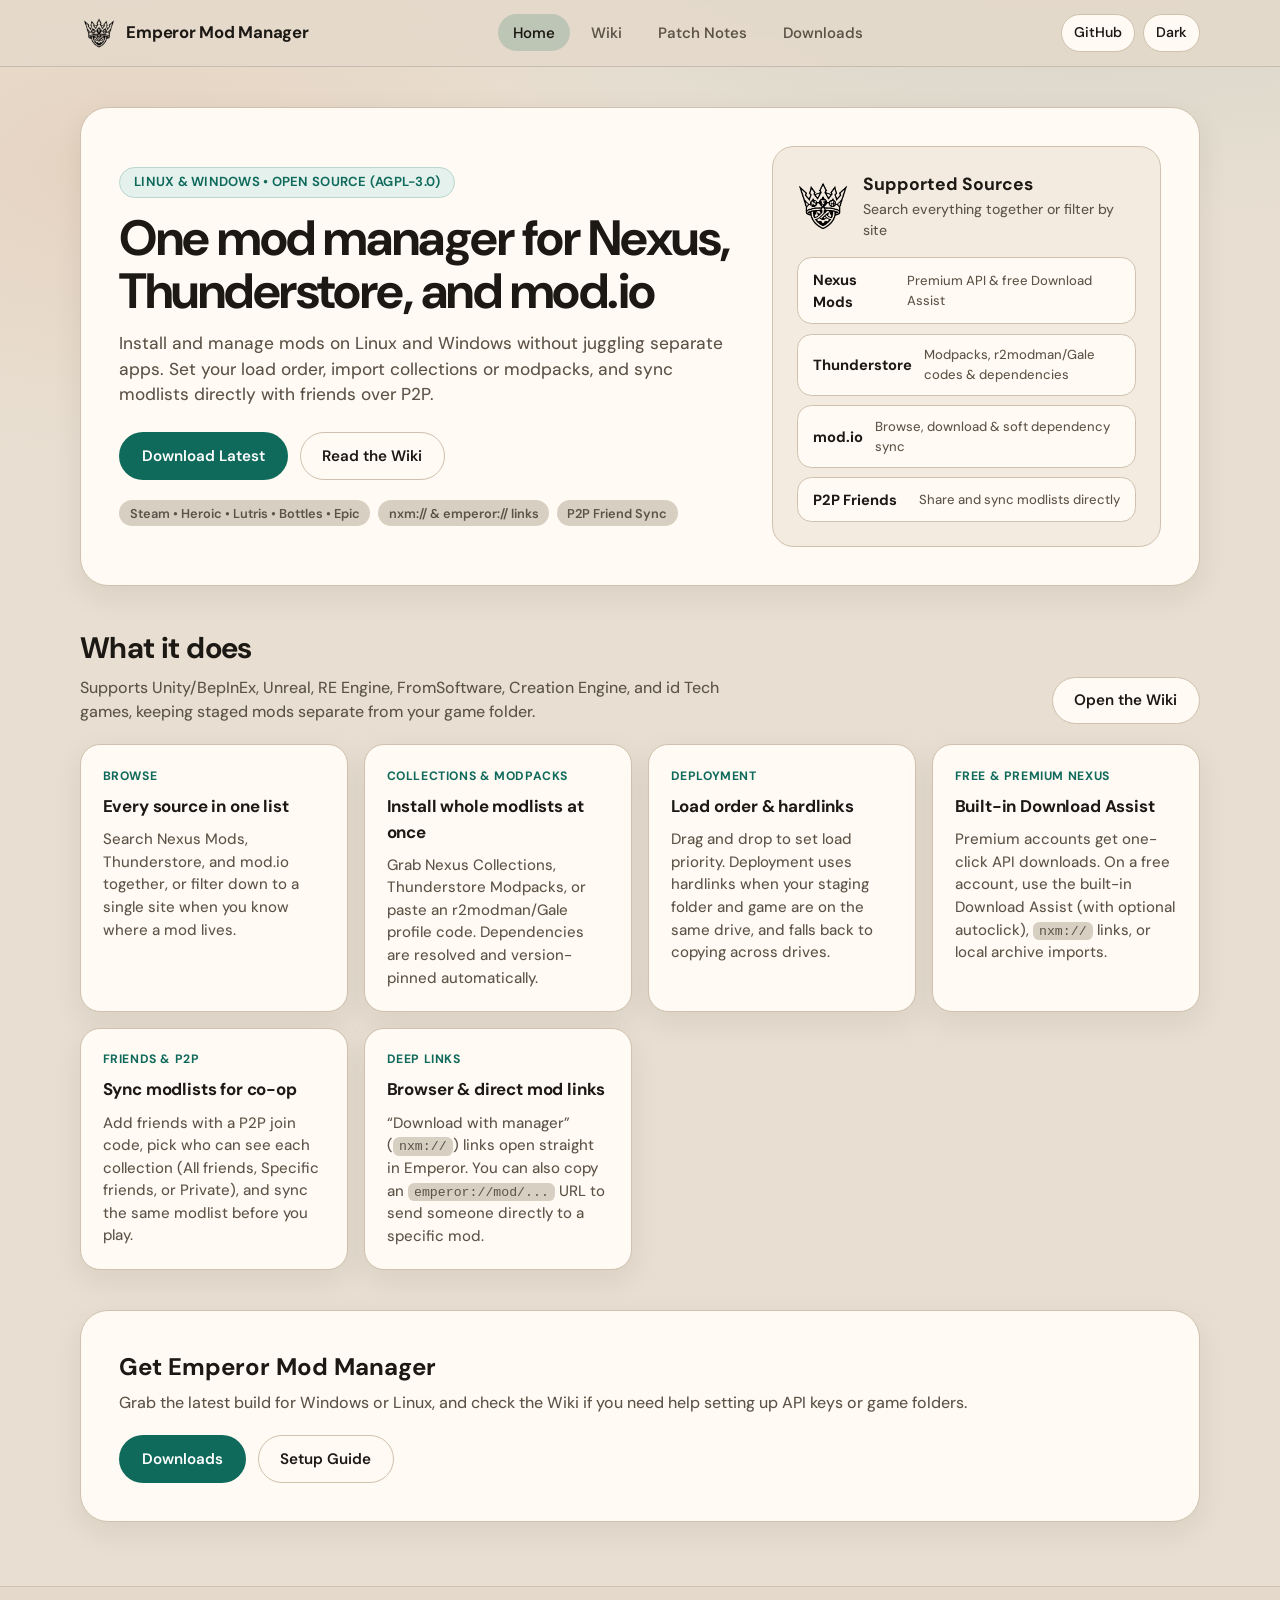
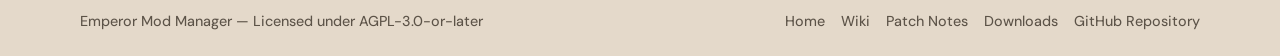
==== commit 789bf67c: "added patch notes page" ====
--- a/index.html
+++ b/index.html
@@ -37,6 +37,7 @@
         <nav class="nav-links" aria-label="Primary" data-nav-links>
           <a class="nav-link" href="./index.html" aria-current="page">Home</a>
           <a class="nav-link" href="./wiki.html">Wiki</a>
+          <a class="nav-link" href="./patch-notes.html">Patch Notes</a>
           <a class="nav-link" href="./downloads.html">Downloads</a>
         </nav>
 
@@ -208,6 +209,7 @@
         <div class="footer-links">
           <a href="./index.html">Home</a>
           <a href="./wiki.html">Wiki</a>
+          <a href="./patch-notes.html">Patch Notes</a>
           <a href="./downloads.html">Downloads</a>
           <a href="https://github.com/Emperor-of-Modkind/emperor-mod-manager" target="_blank" rel="noopener noreferrer">
             GitHub Repository
--- a/css/styles.css
+++ b/css/styles.css
@@ -880,6 +880,441 @@
   color: var(--danger);
 }
 
+/* ---------- Patch Notes & Release Timeline ---------- */
+
+.changelog-layout {
+  display: grid;
+  grid-template-columns: 260px minmax(0, 1fr);
+  gap: 1.75rem;
+  align-items: start;
+}
+
+.changelog-sidebar {
+  position: sticky;
+  top: 5.25rem;
+  background: var(--panel);
+  border: 1px solid var(--line);
+  border-radius: 1.35rem;
+  padding: 1.15rem;
+  box-shadow: var(--shadow);
+  display: flex;
+  flex-direction: column;
+  gap: 0.85rem;
+}
+
+.changelog-controls {
+  display: flex;
+  flex-direction: column;
+  gap: 0.5rem;
+}
+
+.changelog-toggle-all {
+  width: 100%;
+  padding: 0.55rem 0.9rem;
+  font-size: 0.86rem;
+}
+
+[data-toggle-all][aria-expanded="true"] .label-expand,
+[data-toggle-all][aria-expanded="false"] .label-collapse {
+  display: none;
+}
+
+.version-toc-wrap {
+  display: flex;
+  flex-direction: column;
+  gap: 0.45rem;
+}
+
+.version-toc-label {
+  font-size: 0.76rem;
+  font-weight: 700;
+  text-transform: uppercase;
+  letter-spacing: 0.05em;
+  color: var(--muted);
+  padding-inline: 0.5rem;
+}
+
+.version-toc {
+  list-style: none;
+  margin: 0;
+  padding: 0;
+  display: flex;
+  flex-direction: column;
+  gap: 0.18rem;
+  max-height: min(56vh, 440px);
+  overflow-y: auto;
+}
+
+.version-toc a {
+  display: flex;
+  align-items: center;
+  justify-content: space-between;
+  gap: 0.5rem;
+  padding: 0.42rem 0.65rem;
+  border-radius: 0.65rem;
+  text-decoration: none;
+  color: var(--muted);
+  font-size: 0.88rem;
+  transition: background var(--motion-fast) var(--ease-out), color var(--motion-fast) var(--ease-out);
+}
+
+.version-toc a:hover {
+  background: var(--sidebar-hover);
+  color: var(--ink);
+}
+
+.version-toc a.is-active {
+  background: var(--sidebar-active);
+  color: var(--ink);
+}
+
+.version-toc-tag {
+  font-weight: 650;
+  font-family: var(--font-mono);
+  font-size: 0.84rem;
+}
+
+.version-toc-date {
+  font-size: 0.78rem;
+  color: var(--muted);
+}
+
+.changelog-main {
+  display: flex;
+  flex-direction: column;
+  gap: 1.15rem;
+  min-width: 0;
+}
+
+.changelog-status-bar {
+  font-size: 0.9rem;
+  color: var(--muted);
+  padding: 0.65rem 1rem;
+  border-radius: var(--shape-field);
+  background: var(--bg-2);
+  border: 1px solid var(--line);
+}
+
+.timeline {
+  position: relative;
+  list-style: none;
+  margin: 0;
+  padding: 0 0 0 1.85rem;
+  display: flex;
+  flex-direction: column;
+  gap: 1.35rem;
+}
+
+.timeline::before {
+  content: "";
+  position: absolute;
+  top: 1.4rem;
+  bottom: 1.4rem;
+  left: 0.55rem;
+  width: 2px;
+  background: linear-gradient(
+    to bottom,
+    var(--accent),
+    var(--line) 12%,
+    var(--line) 88%,
+    transparent
+  );
+}
+
+.timeline-item {
+  position: relative;
+  min-width: 0;
+}
+
+.timeline-item.is-deferred {
+  content-visibility: auto;
+  contain-intrinsic-size: auto none auto 96px;
+}
+
+.timeline-node {
+  position: absolute;
+  left: -1.67rem;
+  top: 1.35rem;
+  width: 0.8rem;
+  height: 0.8rem;
+  border-radius: 50%;
+  background: var(--panel);
+  border: 2.5px solid var(--line);
+  box-shadow: 0 0 0 4px var(--bg);
+}
+
+.timeline-item.is-latest .timeline-node {
+  background: var(--accent);
+  border-color: var(--accent);
+  box-shadow: 0 0 0 4px var(--bg), 0 0 0 7px color-mix(in srgb, var(--accent) 22%, transparent);
+}
+
+.timeline-card {
+  background: var(--panel);
+  border: 1px solid var(--line);
+  border-radius: 1.4rem;
+  padding: clamp(1.25rem, 2.4vw, 1.85rem);
+  box-shadow: var(--shadow);
+  display: flex;
+  flex-direction: column;
+  gap: 1.15rem;
+}
+
+.timeline-card.is-latest {
+  border-color: color-mix(in srgb, var(--accent) 45%, var(--line));
+}
+
+.timeline-card-header {
+  display: flex;
+  flex-wrap: wrap;
+  align-items: center;
+  justify-content: space-between;
+  gap: 0.65rem 1rem;
+  padding-bottom: 0.95rem;
+  border-bottom: 1px solid var(--line);
+}
+
+.timeline-title-row {
+  display: flex;
+  flex-wrap: wrap;
+  align-items: center;
+  gap: 0.55rem;
+}
+
+.timeline-version {
+  margin: 0;
+  font-size: 1.35rem;
+  font-weight: 700;
+  letter-spacing: -0.02em;
+  font-family: var(--font-mono);
+}
+
+.timeline-meta {
+  display: flex;
+  flex-wrap: wrap;
+  align-items: center;
+  gap: 0.55rem;
+  color: var(--muted);
+  font-size: 0.88rem;
+}
+
+.timeline-headline {
+  flex-basis: 100%;
+  margin: 0.15rem 0 0;
+  color: var(--muted);
+  font-size: 0.98rem;
+  font-weight: 500;
+}
+
+.timeline-sections {
+  display: flex;
+  flex-direction: column;
+  gap: 1.15rem;
+}
+
+.change-group {
+  display: flex;
+  flex-direction: column;
+  gap: 0.5rem;
+}
+
+.change-group-title {
+  margin: 0;
+  display: inline-flex;
+  align-items: center;
+  gap: 0.5rem;
+  font-size: 0.96rem;
+  font-weight: 700;
+  color: var(--ink);
+  letter-spacing: -0.01em;
+}
+
+.change-group-dot {
+  width: 0.52rem;
+  height: 0.52rem;
+  border-radius: 50%;
+  flex-shrink: 0;
+  background: var(--accent);
+}
+
+.change-group-title.is-fix .change-group-dot {
+  background: var(--accent-2);
+}
+
+.change-group-title.is-improvement .change-group-dot {
+  background: var(--ok);
+}
+
+.change-group-title.is-other .change-group-dot {
+  background: var(--muted);
+}
+
+.change-list {
+  margin: 0;
+  padding-left: 1.25rem;
+  display: flex;
+  flex-direction: column;
+  gap: 0.45rem;
+}
+
+.change-item {
+  color: var(--ink);
+  font-size: 0.94rem;
+  line-height: 1.55;
+}
+
+.change-item strong {
+  color: var(--ink);
+  font-weight: 650;
+}
+
+.change-sublist {
+  margin: 0.35rem 0 0.15rem;
+  padding-left: 1.2rem;
+  display: flex;
+  flex-direction: column;
+  gap: 0.28rem;
+  color: var(--muted);
+  font-size: 0.9rem;
+}
+
+.timeline-card-footer {
+  display: flex;
+  flex-wrap: wrap;
+  align-items: center;
+  gap: 0.65rem 1.1rem;
+  padding-top: 0.85rem;
+  border-top: 1px solid var(--line);
+  font-size: 0.88rem;
+}
+
+.timeline-action-link {
+  display: inline-flex;
+  align-items: center;
+  gap: 0.35rem;
+  text-decoration: none;
+  font-weight: 600;
+  color: var(--muted);
+}
+
+.timeline-action-link:hover {
+  color: var(--accent-ink);
+  text-decoration: underline;
+}
+
+.timeline-action-link.is-primary {
+  color: var(--accent-ink);
+}
+
+/* Collapsible older releases (<details> with smooth ::details-content animation) */
+
+.timeline-details {
+  background: var(--panel);
+  border: 1px solid var(--line);
+  border-radius: 1.2rem;
+  box-shadow: var(--shadow);
+  overflow: hidden;
+}
+
+.timeline-summary {
+  list-style: none;
+  display: flex;
+  flex-wrap: wrap;
+  align-items: center;
+  justify-content: space-between;
+  gap: 0.6rem 1rem;
+  padding: 1rem 1.35rem;
+  cursor: pointer;
+  user-select: none;
+  transition: background var(--motion-fast) var(--ease-out);
+}
+
+.timeline-summary::-webkit-details-marker {
+  display: none;
+}
+
+.timeline-summary:hover {
+  background: var(--bg-2);
+}
+
+.timeline-summary-main {
+  display: inline-flex;
+  align-items: center;
+  gap: 0.65rem;
+  min-width: 0;
+}
+
+.timeline-summary-main::before {
+  content: "";
+  inline-size: 0.95em;
+  block-size: 0.95em;
+  flex-shrink: 0;
+  background-color: var(--muted);
+  mask: url("data:image/svg+xml,%3Csvg xmlns='http://www.w3.org/2000/svg' viewBox='0 0 16 16'%3E%3Cpath fill='none' stroke='%23000' stroke-width='2' stroke-linecap='round' stroke-linejoin='round' d='M4 6l4 4 4-4'/%3E%3C/svg%3E")
+    no-repeat center / contain;
+  -webkit-mask: url("data:image/svg+xml,%3Csvg xmlns='http://www.w3.org/2000/svg' viewBox='0 0 16 16'%3E%3Cpath fill='none' stroke='%23000' stroke-width='2' stroke-linecap='round' stroke-linejoin='round' d='M4 6l4 4 4-4'/%3E%3C/svg%3E")
+    no-repeat center / contain;
+  rotate: -90deg;
+}
+
+.timeline-details[open] > .timeline-summary .timeline-summary-main::before {
+  rotate: 0deg;
+}
+
+.timeline-summary-version {
+  font-family: var(--font-mono);
+  font-weight: 700;
+  font-size: 1.05rem;
+  color: var(--ink);
+}
+
+.timeline-summary-headline {
+  color: var(--muted);
+  font-size: 0.9rem;
+  white-space: nowrap;
+  overflow: hidden;
+  text-overflow: ellipsis;
+}
+
+.timeline-summary-meta {
+  display: inline-flex;
+  align-items: center;
+  gap: 0.55rem;
+  color: var(--muted);
+  font-size: 0.86rem;
+}
+
+.timeline-details::details-content {
+  interpolate-size: allow-keywords;
+  overflow: clip;
+  contain: layout;
+}
+
+.timeline-details:not([open])::details-content {
+  block-size: 0;
+}
+
+@media (prefers-reduced-motion: no-preference) {
+  .timeline-summary-main::before {
+    transition: rotate 0.2s var(--ease-out);
+  }
+
+  .timeline-details::details-content {
+    transition: block-size, content-visibility, display;
+    transition-duration: 0.28s;
+    transition-timing-function: var(--ease-out);
+    transition-behavior: allow-discrete;
+  }
+}
+
+.timeline-details-body {
+  padding: 1.15rem 1.35rem 1.35rem;
+  border-top: 1px solid var(--line);
+  display: flex;
+  flex-direction: column;
+  gap: 1.1rem;
+}
+
 /* ---------- Footer ---------- */
 
 .site-footer {
@@ -923,16 +1358,48 @@
     grid-template-columns: 1fr;
   }
 
-  .wiki-layout {
+  .wiki-layout,
+  .changelog-layout {
     grid-template-columns: 1fr;
   }
 
-  .wiki-sidebar {
+  .wiki-sidebar,
+  .changelog-sidebar {
     position: static;
   }
+
+  .version-toc {
+    flex-direction: row;
+    flex-wrap: wrap;
+    max-height: none;
+    overflow-y: visible;
+    gap: 0.35rem;
+  }
+
+  .version-toc-date {
+    display: none;
+  }
+
+  .version-toc a {
+    padding: 0.35rem 0.7rem;
+    background: var(--bg-2);
+    border: 1px solid var(--line);
+  }
 }
 
 @media (max-width: 680px) {
+  .timeline {
+    padding-left: 1.35rem;
+  }
+
+  .timeline::before {
+    left: 0.35rem;
+  }
+
+  .timeline-node {
+    left: -1.36rem;
+  }
+
   .menu-toggle {
     display: inline-flex;
   }
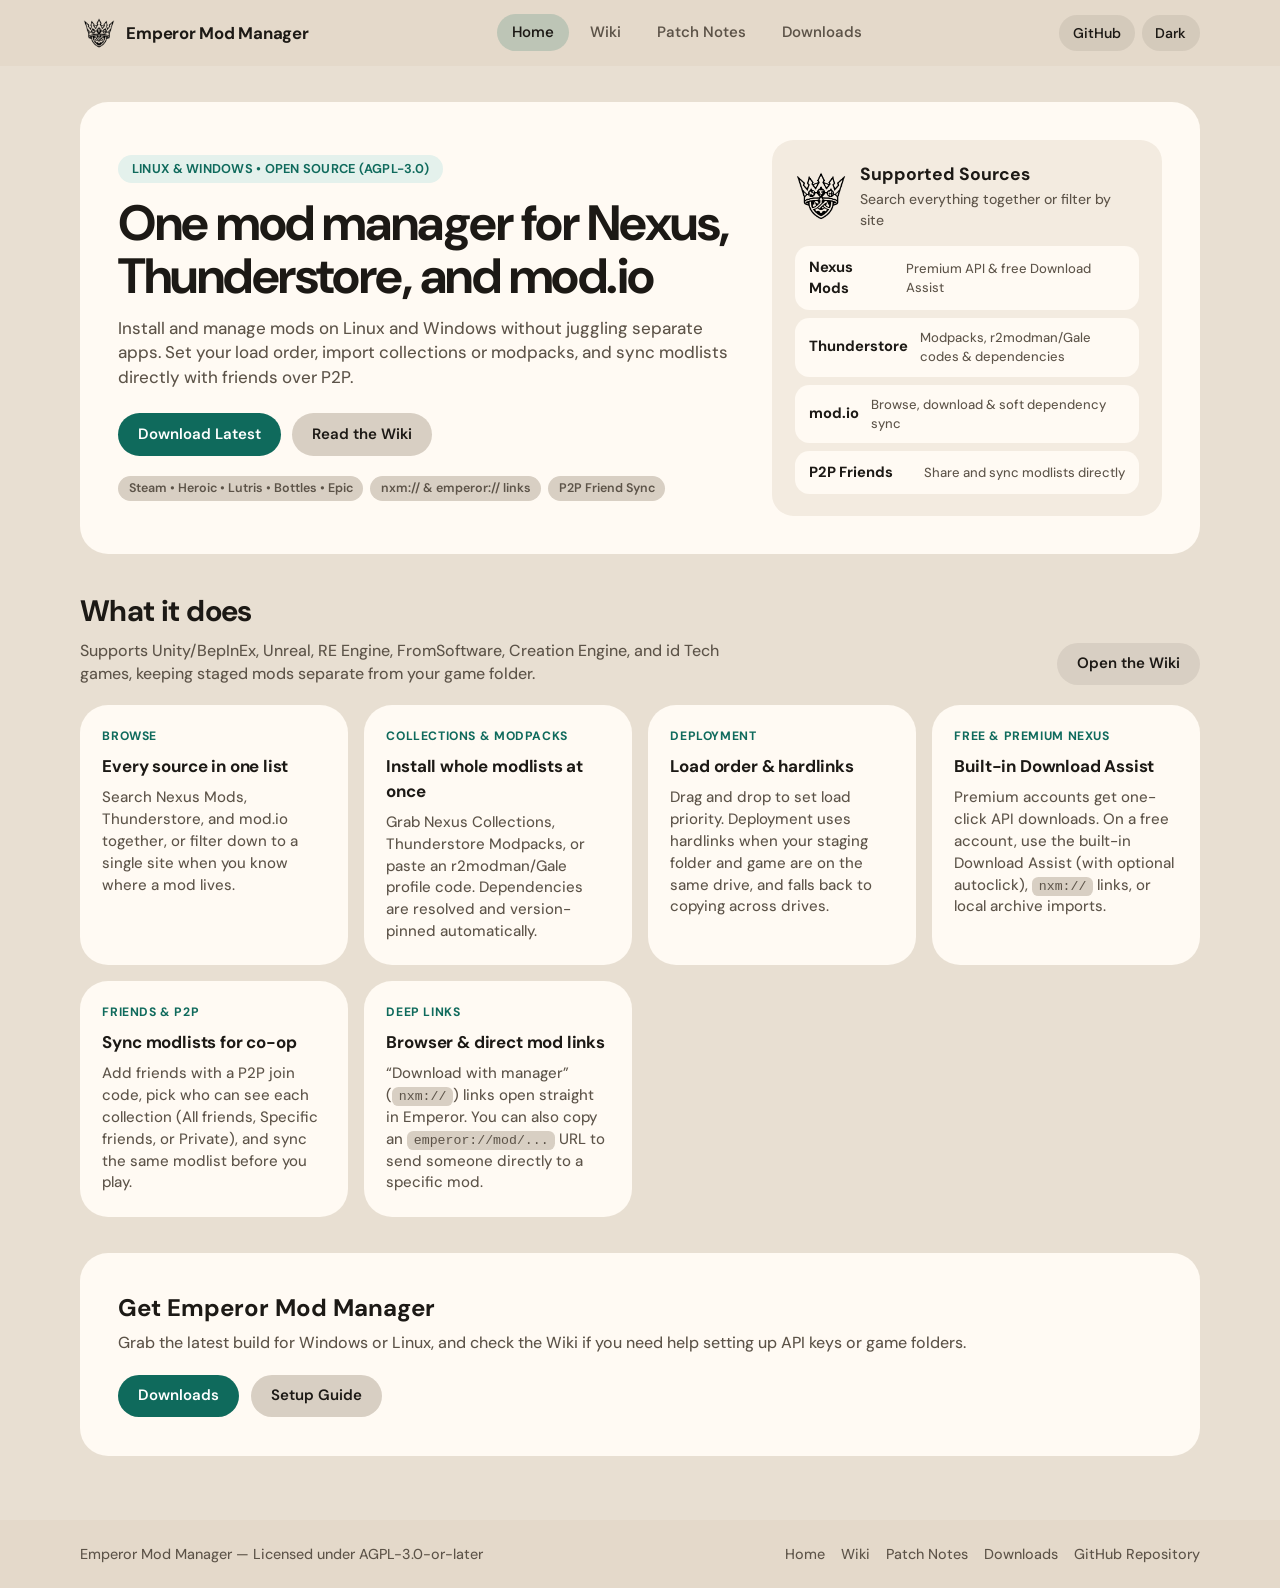
==== commit 7dcc400c: "styling changes" ====
--- a/index.html
+++ b/index.html
@@ -186,15 +186,15 @@
         </section>
 
         <section class="section">
-          <div class="sheet" style="display: flex; flex-wrap: wrap; align-items: center; justify-content: space-between; gap: 1.25rem;">
-            <div>
-              <h2 style="margin: 0 0 0.35rem;">Get Emperor Mod Manager</h2>
-              <p style="margin: 0; color: var(--muted);">
+          <div class="sheet cta-sheet">
+            <div class="cta-copy">
+              <h2>Get Emperor Mod Manager</h2>
+              <p>
                 Grab the latest build for Windows or Linux, and check the Wiki if you need help setting up API keys or
                 game folders.
               </p>
             </div>
-            <div style="display: flex; flex-wrap: wrap; gap: 0.75rem;">
+            <div class="cta-actions">
               <a class="btn btn-primary" href="./downloads.html">Downloads</a>
               <a class="btn btn-secondary" href="./wiki.html#setup">Setup Guide</a>
             </div>
--- a/css/theme.css
+++ b/css/theme.css
@@ -17,6 +17,7 @@
   --shape-field: 0.9rem;
   --shape-sheet: 1.75rem;
   --surface-control: color-mix(in srgb, var(--ink) 8%, var(--bg));
+  --surface-control-hover: color-mix(in srgb, var(--ink) 12%, var(--bg));
   --surface-selected: var(--accent);
   --focus-ring: 0 0 0 3px color-mix(in srgb, var(--accent) 28%, transparent);
   --danger: #9b2c2c;
@@ -25,13 +26,14 @@
   --input-bg: #fff;
   --danger-bg: #f8e4e4;
   --danger-line: #e7bcbc;
+  --warn-bg: color-mix(in srgb, var(--warn) 14%, transparent);
   --ok-bg: #e4f1ec;
   --ok-line: #b9d7ce;
   --shadow: 0 10px 30px rgba(40, 30, 15, 0.08);
   --motion-fast: 220ms;
   --motion-base: 320ms;
   --ease-out: cubic-bezier(0.22, 1, 0.36, 1);
-  --badge-bg: rgba(20, 24, 22, 0.78);
+  --badge-bg: rgba(20, 24, 22, 0.72);
   --badge-ink: #f4efe7;
   --sidebar-bg: #e4d9ca;
   --sidebar-ink: #1c1915;
@@ -45,7 +47,7 @@
   --font-mono: ui-monospace, "JetBrains Mono", "Cascadia Code", Menlo, Consolas, monospace;
 
   font-family: var(--font-sans);
-  line-height: 1.5;
+  line-height: 1.45;
   font-weight: 450;
   color: var(--ink);
   background: var(--bg);
@@ -72,10 +74,11 @@
   --input-bg: #1a201d;
   --danger-bg: #3a2424;
   --danger-line: #6a3c3c;
+  --warn-bg: color-mix(in srgb, var(--warn) 16%, transparent);
   --ok-bg: #1e332c;
   --ok-line: #35584c;
   --shadow: 0 12px 32px rgba(0, 0, 0, 0.35);
-  --badge-bg: rgba(8, 10, 9, 0.82);
+  --badge-bg: rgba(8, 10, 9, 0.78);
   --badge-ink: #f4efe7;
   --sidebar-bg: #1a2320;
   --sidebar-ink: #f4efe7;
--- a/css/styles.css
+++ b/css/styles.css
@@ -1,4 +1,4 @@
-/* Emperor Mod Manager — Site Layout & Components */
+/* Emperor Mod Manager — Site Layout & Components (matched to emperor-mod-manager/src/App.css) */
 
 *,
 *::before,
@@ -22,10 +22,7 @@
   min-height: 100dvh;
   display: flex;
   flex-direction: column;
-  background:
-    radial-gradient(1200px 600px at 85% -10%, color-mix(in srgb, var(--accent) 12%, transparent), transparent 65%),
-    radial-gradient(900px 500px at 10% 10%, color-mix(in srgb, var(--accent-2) 8%, transparent), transparent 60%),
-    var(--bg);
+  background: var(--bg);
   color: var(--ink);
 }
 
@@ -42,6 +39,13 @@
 :focus-visible {
   outline: none;
   box-shadow: var(--focus-ring);
+}
+
+@media (forced-colors: active) {
+  :focus-visible {
+    outline: 2px solid Highlight;
+    outline-offset: 2px;
+  }
 }
 
 .sr-only {
@@ -67,10 +71,8 @@
   position: sticky;
   top: 0;
   z-index: 40;
-  background: color-mix(in srgb, var(--sidebar-bg) 88%, transparent);
-  backdrop-filter: blur(14px);
-  -webkit-backdrop-filter: blur(14px);
-  border-bottom: 1px solid var(--sidebar-line);
+  background: var(--sidebar-bg);
+  border: 0;
 }
 
 .titlebar-inner {
@@ -122,13 +124,16 @@
   display: inline-flex;
   align-items: center;
   gap: 0.4rem;
-  padding: 0.45rem 0.95rem;
+  padding: 0.48rem 0.95rem;
   border-radius: var(--shape-control);
   text-decoration: none;
   color: var(--sidebar-muted);
   font-weight: 550;
   font-size: 0.94rem;
-  transition: background var(--motion-fast) var(--ease-out), color var(--motion-fast) var(--ease-out);
+  transition:
+    background-color var(--motion-fast) var(--ease-out),
+    color var(--motion-fast) var(--ease-out),
+    transform var(--motion-fast) var(--ease-out);
 }
 
 .nav-link:hover {
@@ -144,7 +149,7 @@
 .titlebar-actions {
   display: flex;
   align-items: center;
-  gap: 0.5rem;
+  gap: 0.45rem;
 }
 
 .icon-btn {
@@ -152,24 +157,31 @@
   align-items: center;
   justify-content: center;
   gap: 0.4rem;
-  min-width: 2.35rem;
-  height: 2.35rem;
-  padding: 0 0.75rem;
+  min-width: 2.25rem;
+  height: 2.25rem;
+  padding: 0 0.85rem;
   border-radius: var(--shape-control);
-  border: 1px solid var(--line);
-  background: var(--panel);
-  color: var(--ink);
+  border: 0;
+  background: var(--sidebar-hover);
+  color: var(--sidebar-ink);
   font: inherit;
   font-size: 0.88rem;
   font-weight: 550;
   cursor: pointer;
   text-decoration: none;
-  transition: background var(--motion-fast) var(--ease-out), border-color var(--motion-fast) var(--ease-out);
+  transition:
+    background-color var(--motion-fast) var(--ease-out),
+    color var(--motion-fast) var(--ease-out),
+    transform var(--motion-fast) var(--ease-out);
 }
 
 .icon-btn:hover {
-  background: var(--bg-2);
-  color: var(--ink);
+  background: color-mix(in srgb, var(--sidebar-ink) 14%, transparent);
+  color: var(--sidebar-ink);
+}
+
+.icon-btn:active {
+  transform: scale(0.98);
 }
 
 .menu-toggle {
@@ -183,19 +195,22 @@
   align-items: center;
   justify-content: center;
   gap: 0.5rem;
-  padding: 0.72rem 1.35rem;
+  padding: 0.65rem 1.25rem;
   border-radius: var(--shape-control);
-  border: 1px solid transparent;
+  border: 0;
   font: inherit;
-  font-size: 0.95rem;
+  font-size: 0.94rem;
   font-weight: 600;
   text-decoration: none;
   cursor: pointer;
-  transition: transform var(--motion-fast) var(--ease-out), background var(--motion-fast) var(--ease-out), border-color var(--motion-fast) var(--ease-out);
+  transition:
+    transform var(--motion-fast) var(--ease-out),
+    background-color var(--motion-fast) var(--ease-out),
+    color var(--motion-fast) var(--ease-out);
 }
 
 .btn:active {
-  transform: translateY(1px);
+  transform: scale(0.98);
 }
 
 .btn-primary {
@@ -209,13 +224,12 @@
 }
 
 .btn-secondary {
-  background: var(--panel);
-  color: var(--ink);
-  border-color: var(--line);
+  background: var(--surface-control);
+  color: var(--ink);
 }
 
 .btn-secondary:hover {
-  background: var(--bg-2);
+  background: var(--surface-control-hover);
   color: var(--ink);
 }
 
@@ -233,15 +247,38 @@
 
 main {
   flex: 1;
-  padding-block: 2.5rem 4rem;
+  padding-block: 2.25rem 4rem;
 }
 
 .sheet {
   background: var(--panel);
-  border: 1px solid var(--line);
+  border: 0;
   border-radius: var(--shape-sheet);
-  box-shadow: var(--shadow);
+  box-shadow: none;
   padding: clamp(1.5rem, 3vw, 2.5rem);
+}
+
+.cta-sheet {
+  display: flex;
+  flex-wrap: wrap;
+  align-items: center;
+  justify-content: space-between;
+  gap: 1.25rem;
+}
+
+.cta-copy h2 {
+  margin: 0 0 0.35rem;
+}
+
+.cta-copy p {
+  margin: 0;
+  color: var(--muted);
+}
+
+.cta-actions {
+  display: flex;
+  flex-wrap: wrap;
+  gap: 0.75rem;
 }
 
 .eyebrow {
@@ -250,10 +287,10 @@
   gap: 0.45rem;
   padding: 0.3rem 0.85rem;
   border-radius: var(--shape-control);
+  border: 0;
   background: var(--ok-bg);
-  border: 1px solid var(--ok-line);
   color: var(--accent-ink);
-  font-size: 0.82rem;
+  font-size: 0.8rem;
   font-weight: 650;
   letter-spacing: 0.02em;
   text-transform: uppercase;
@@ -265,16 +302,17 @@
   gap: 0.35rem;
   padding: 0.22rem 0.65rem;
   border-radius: var(--shape-control);
+  border: 0;
   background: var(--surface-control);
   color: var(--muted);
-  font-size: 0.8rem;
+  font-size: 0.78rem;
   font-weight: 600;
 }
 
 .pill-accent {
+  border: 0;
   background: var(--ok-bg);
   color: var(--accent-ink);
-  border: 1px solid var(--ok-line);
 }
 
 /* ---------- Hero ---------- */
@@ -295,7 +333,7 @@
 
 .hero-lead {
   margin: 0 0 1.5rem;
-  font-size: 1.08rem;
+  font-size: 1.06rem;
   color: var(--muted);
   max-width: 58ch;
 }
@@ -303,21 +341,21 @@
 .hero-actions {
   display: flex;
   flex-wrap: wrap;
-  gap: 0.75rem;
+  gap: 0.65rem;
   margin-bottom: 1.25rem;
 }
 
 .hero-meta {
   display: flex;
   flex-wrap: wrap;
-  gap: 0.5rem;
+  gap: 0.45rem;
 }
 
 .hero-card {
   background: var(--bg-2);
-  border: 1px solid var(--line);
+  border: 0;
   border-radius: 1.35rem;
-  padding: 1.5rem;
+  padding: 1.4rem;
   display: flex;
   flex-direction: column;
   gap: 1rem;
@@ -348,7 +386,7 @@
 
 .source-list {
   display: grid;
-  gap: 0.6rem;
+  gap: 0.5rem;
   margin: 0;
   padding: 0;
   list-style: none;
@@ -360,9 +398,9 @@
   justify-content: space-between;
   gap: 0.75rem;
   padding: 0.65rem 0.9rem;
+  border: 0;
   border-radius: var(--shape-field);
   background: var(--panel);
-  border: 1px solid var(--line);
   font-size: 0.92rem;
 }
 
@@ -378,7 +416,7 @@
 /* ---------- Feature Grid ---------- */
 
 .section {
-  margin-top: 2.5rem;
+  margin-top: 2.25rem;
 }
 
 .section-head {
@@ -410,10 +448,10 @@
 
 .card {
   background: var(--panel);
-  border: 1px solid var(--line);
-  border-radius: 1.25rem;
-  padding: 1.35rem;
-  box-shadow: var(--shadow);
+  border: 0;
+  border-radius: var(--shape-sheet);
+  padding: 1.4rem;
+  box-shadow: none;
   display: flex;
   flex-direction: column;
   gap: 0.55rem;
@@ -439,7 +477,7 @@
   color: var(--accent-ink);
 }
 
-/* ---------- Downloads Page & Platform Tabs ---------- */
+/* ---------- Downloads Page & Platform Segmented Control ---------- */
 
 .page-header {
   margin-bottom: 1.75rem;
@@ -464,11 +502,11 @@
   align-items: center;
   justify-content: space-between;
   gap: 1rem;
-  padding: 1rem 1.25rem;
-  border-radius: 1.15rem;
+  padding: 0.95rem 1.2rem;
+  border: 0;
+  border-radius: var(--shape-field);
   background: var(--bg-2);
-  border: 1px solid var(--line);
-  margin-bottom: 1.5rem;
+  margin-bottom: 1.35rem;
 }
 
 .release-bar-meta {
@@ -491,11 +529,11 @@
 .release-links {
   display: flex;
   flex-wrap: wrap;
-  gap: 0.65rem;
-  align-items: center;
-}
-
-/* Accessible Tabs (modern-web-guidance: border indicator on ::after, no dimension change, panels in single grid cell, styling on inner wrapper) */
+  gap: 0.5rem;
+  align-items: center;
+}
+
+/* Segmented Tabs (matched to desktop .segment pill switcher; panels in single grid cell) */
 
 .platform-tabs-wrap {
   display: flex;
@@ -504,11 +542,15 @@
 }
 
 .platform-tablist {
-  display: flex;
-  gap: 0.5rem;
+  display: inline-flex;
+  align-self: flex-start;
+  gap: 0.2rem;
+  padding: 0.25rem;
+  border: 0;
+  border-radius: var(--shape-control);
+  background: var(--surface-control);
+  max-width: 100%;
   overflow-x: auto;
-  border-bottom: 1px solid var(--line);
-  padding-bottom: 0;
 }
 
 .platform-tab {
@@ -516,52 +558,67 @@
   flex: none;
   display: inline-flex;
   align-items: center;
-  gap: 0.55rem;
-  padding: 0.78rem 1.35rem;
-  border: 0;
+  gap: 0.5rem;
+  padding: 0.55rem 1.25rem;
+  border: 0;
+  border-radius: var(--shape-control);
   background: transparent;
-  color: var(--muted);
+  color: var(--ink);
   font: inherit;
-  font-size: 1rem;
+  font-size: 0.95rem;
   font-weight: 600;
   cursor: pointer;
-  border-radius: 0.75rem 0.75rem 0 0;
-  transition: color var(--motion-fast) var(--ease-out), background var(--motion-fast) var(--ease-out);
-}
-
-.platform-tab:hover {
-  color: var(--ink);
-  background: var(--sidebar-hover);
+  transition:
+    color var(--motion-fast) var(--ease-out),
+    background-color var(--motion-fast) var(--ease-out),
+    transform var(--motion-fast) var(--ease-out);
+}
+
+.platform-tab:hover:not([aria-selected="true"]) {
+  background: color-mix(in srgb, var(--ink) 7%, transparent);
+}
+
+.platform-tab:active {
+  transform: scale(0.98);
 }
 
 .platform-tab[aria-selected="true"] {
-  color: var(--accent-ink);
-}
-
-.platform-tab[aria-selected="true"]::after {
-  content: "";
-  position: absolute;
-  inset: auto 0 0;
-  border-block-end: 3px solid var(--accent);
+  background: var(--surface-selected);
+  color: var(--on-accent);
+}
+
+.platform-tab[aria-selected="true"]:hover {
+  background: var(--accent-hover);
+  color: var(--on-accent);
 }
 
 .platform-panels {
   display: grid;
+  grid-template-columns: minmax(0, 1fr);
 }
 
 .platform-panel {
   grid-area: 1 / 1;
+  min-width: 0;
+}
+
+.platform-panel[hidden] {
+  align-self: start;
+  pointer-events: none;
 }
 
 .platform-panel-inner {
   display: flex;
   flex-direction: column;
-  gap: 1.5rem;
+  gap: 1.35rem;
+  min-width: 0;
 }
 
 .asset-list {
   display: grid;
-  gap: 0.85rem;
+  grid-template-columns: minmax(0, 1fr);
+  gap: 0.65rem;
+  min-width: 0;
 }
 
 .asset-card {
@@ -570,15 +627,14 @@
   align-items: center;
   justify-content: space-between;
   gap: 1rem;
-  padding: 1.15rem 1.25rem;
-  border-radius: 1.15rem;
+  padding: 1.05rem 1.2rem;
+  border: 0;
+  border-radius: var(--shape-field);
   background: var(--bg-2);
-  border: 1px solid var(--line);
 }
 
 .asset-card.is-primary {
-  background: color-mix(in srgb, var(--accent) 8%, var(--panel));
-  border-color: color-mix(in srgb, var(--accent) 45%, var(--line));
+  background: color-mix(in srgb, var(--accent) 10%, var(--bg-2));
 }
 
 .asset-info {
@@ -611,11 +667,35 @@
   word-break: break-all;
 }
 
+.coming-soon-card {
+  display: flex;
+  flex-direction: column;
+  align-items: flex-start;
+  gap: 0.65rem;
+  padding: 1.5rem;
+  border: 0;
+  border-radius: var(--shape-field);
+  background: var(--bg-2);
+}
+
+.coming-soon-card h2 {
+  margin: 0.15rem 0 0;
+  font-size: 1.25rem;
+  letter-spacing: -0.02em;
+}
+
+.coming-soon-card p {
+  margin: 0;
+  color: var(--muted);
+  max-width: 60ch;
+}
+
 .instructions-box {
   background: var(--bg-2);
-  border: 1px solid var(--line);
+  border: 0;
   border-radius: 1.25rem;
   padding: 1.35rem 1.5rem;
+  min-width: 0;
 }
 
 .instructions-box h2,
@@ -638,10 +718,10 @@
 .code-block {
   position: relative;
   margin: 0.75rem 0 1rem;
+  border: 0;
   border-radius: var(--shape-field);
   background: var(--code-bg);
   color: var(--code-ink);
-  border: 1px solid color-mix(in srgb, var(--line) 45%, transparent);
   overflow: hidden;
 }
 
@@ -658,19 +738,26 @@
   position: absolute;
   top: 0.5rem;
   right: 0.5rem;
-  padding: 0.3rem 0.7rem;
+  padding: 0.32rem 0.75rem;
+  border: 0;
   border-radius: var(--shape-control);
-  border: 1px solid rgba(255, 255, 255, 0.16);
-  background: rgba(255, 255, 255, 0.08);
-  color: #f3ebe0;
+  background: rgba(255, 255, 255, 0.12);
+  color: var(--code-ink);
   font: inherit;
   font-size: 0.78rem;
   font-weight: 600;
   cursor: pointer;
+  transition:
+    background-color var(--motion-fast) var(--ease-out),
+    transform var(--motion-fast) var(--ease-out);
 }
 
 .copy-btn:hover {
-  background: rgba(255, 255, 255, 0.16);
+  background: rgba(255, 255, 255, 0.2);
+}
+
+.copy-btn:active {
+  transform: scale(0.98);
 }
 
 code {
@@ -691,7 +778,7 @@
 .wiki-layout {
   display: grid;
   grid-template-columns: 250px minmax(0, 1fr);
-  gap: 1.75rem;
+  gap: 1.5rem;
   align-items: start;
 }
 
@@ -699,10 +786,10 @@
   position: sticky;
   top: 5.25rem;
   background: var(--panel);
-  border: 1px solid var(--line);
-  border-radius: 1.35rem;
+  border: 0;
+  border-radius: var(--shape-sheet);
   padding: 1.15rem;
-  box-shadow: var(--shadow);
+  box-shadow: none;
   display: flex;
   flex-direction: column;
   gap: 0.85rem;
@@ -711,14 +798,18 @@
 .wiki-search {
   width: 100%;
   padding: 0.6rem 0.85rem;
+  border: 0;
   border-radius: var(--shape-field);
-  border: 1px solid var(--line);
-  background: var(--input-bg);
+  background: var(--surface-control);
   color: var(--ink);
   font: inherit;
   font-size: 0.9rem;
 }
 
+.wiki-search::placeholder {
+  color: var(--muted);
+}
+
 .wiki-toc {
   display: flex;
   flex-direction: column;
@@ -730,13 +821,15 @@
 
 .wiki-toc a {
   display: block;
-  padding: 0.45rem 0.75rem;
-  border-radius: 0.65rem;
+  padding: 0.48rem 0.8rem;
+  border-radius: var(--shape-control);
   text-decoration: none;
   color: var(--muted);
   font-size: 0.9rem;
   font-weight: 550;
-  transition: background var(--motion-fast) var(--ease-out), color var(--motion-fast) var(--ease-out);
+  transition:
+    background-color var(--motion-fast) var(--ease-out),
+    color var(--motion-fast) var(--ease-out);
 }
 
 .wiki-toc a:hover {
@@ -752,16 +845,16 @@
 .wiki-content {
   display: flex;
   flex-direction: column;
-  gap: 1.5rem;
+  gap: 1.25rem;
   min-width: 0;
 }
 
 .wiki-section {
   background: var(--panel);
-  border: 1px solid var(--line);
-  border-radius: 1.5rem;
+  border: 0;
+  border-radius: var(--shape-sheet);
   padding: clamp(1.35rem, 2.5vw, 2rem);
-  box-shadow: var(--shadow);
+  box-shadow: none;
 }
 
 .wiki-section h2 {
@@ -794,9 +887,9 @@
 .callout {
   margin: 1rem 0;
   padding: 0.9rem 1.1rem;
+  border: 0;
   border-radius: var(--shape-field);
   background: var(--ok-bg);
-  border: 1px solid var(--ok-line);
   font-size: 0.93rem;
 }
 
@@ -805,17 +898,17 @@
 }
 
 .callout-warn {
-  background: color-mix(in srgb, var(--accent-2) 10%, var(--panel));
-  border-color: color-mix(in srgb, var(--accent-2) 35%, var(--line));
+  background: var(--warn-bg);
 }
 
 .callout-warn strong {
-  color: var(--accent-2);
+  color: var(--warn);
 }
 
 .data-table-wrap {
   overflow-x: auto;
   margin-top: 0.75rem;
+  border-radius: var(--shape-field);
 }
 
 .data-table {
@@ -827,13 +920,17 @@
 .data-table th,
 .data-table td {
   text-align: left;
-  padding: 0.7rem 0.85rem;
-  border-bottom: 1px solid var(--line);
+  padding: 0.72rem 0.9rem;
+  border: 0;
 }
 
 .data-table th {
   color: var(--muted);
   font-weight: 650;
+  background: var(--surface-control);
+}
+
+.data-table tbody tr:nth-child(even) {
   background: var(--bg-2);
 }
 
@@ -841,11 +938,11 @@
 
 .faq-list {
   display: grid;
-  gap: 0.65rem;
+  gap: 0.55rem;
 }
 
 .faq-item {
-  border: 1px solid var(--line);
+  border: 0;
   border-radius: var(--shape-field);
   background: var(--bg-2);
   padding: 0.85rem 1.1rem;
@@ -868,15 +965,14 @@
 
 .status-note {
   padding: 1rem 1.2rem;
+  border: 0;
   border-radius: var(--shape-field);
   background: var(--bg-2);
-  border: 1px solid var(--line);
   color: var(--muted);
 }
 
 .status-note.is-error {
   background: var(--danger-bg);
-  border-color: var(--danger-line);
   color: var(--danger);
 }
 
@@ -885,7 +981,7 @@
 .changelog-layout {
   display: grid;
   grid-template-columns: 260px minmax(0, 1fr);
-  gap: 1.75rem;
+  gap: 1.5rem;
   align-items: start;
 }
 
@@ -893,10 +989,10 @@
   position: sticky;
   top: 5.25rem;
   background: var(--panel);
-  border: 1px solid var(--line);
-  border-radius: 1.35rem;
+  border: 0;
+  border-radius: var(--shape-sheet);
   padding: 1.15rem;
-  box-shadow: var(--shadow);
+  box-shadow: none;
   display: flex;
   flex-direction: column;
   gap: 0.85rem;
@@ -943,6 +1039,7 @@
   gap: 0.18rem;
   max-height: min(56vh, 440px);
   overflow-y: auto;
+  scrollbar-width: thin;
 }
 
 .version-toc a {
@@ -950,12 +1047,14 @@
   align-items: center;
   justify-content: space-between;
   gap: 0.5rem;
-  padding: 0.42rem 0.65rem;
-  border-radius: 0.65rem;
+  padding: 0.44rem 0.75rem;
+  border-radius: var(--shape-control);
   text-decoration: none;
   color: var(--muted);
   font-size: 0.88rem;
-  transition: background var(--motion-fast) var(--ease-out), color var(--motion-fast) var(--ease-out);
+  transition:
+    background-color var(--motion-fast) var(--ease-out),
+    color var(--motion-fast) var(--ease-out);
 }
 
 .version-toc a:hover {
@@ -989,10 +1088,10 @@
 .changelog-status-bar {
   font-size: 0.9rem;
   color: var(--muted);
-  padding: 0.65rem 1rem;
+  padding: 0.7rem 1.05rem;
+  border: 0;
   border-radius: var(--shape-field);
-  background: var(--bg-2);
-  border: 1px solid var(--line);
+  background: var(--panel);
 }
 
 .timeline {
@@ -1002,7 +1101,7 @@
   padding: 0 0 0 1.85rem;
   display: flex;
   flex-direction: column;
-  gap: 1.35rem;
+  gap: 1.15rem;
 }
 
 .timeline::before {
@@ -1012,13 +1111,7 @@
   bottom: 1.4rem;
   left: 0.55rem;
   width: 2px;
-  background: linear-gradient(
-    to bottom,
-    var(--accent),
-    var(--line) 12%,
-    var(--line) 88%,
-    transparent
-  );
+  background: color-mix(in srgb, var(--ink) 12%, transparent);
 }
 
 .timeline-item {
@@ -1033,35 +1126,31 @@
 
 .timeline-node {
   position: absolute;
-  left: -1.67rem;
-  top: 1.35rem;
-  width: 0.8rem;
-  height: 0.8rem;
+  left: -1.62rem;
+  top: 1.4rem;
+  width: 0.72rem;
+  height: 0.72rem;
   border-radius: 50%;
-  background: var(--panel);
-  border: 2.5px solid var(--line);
-  box-shadow: 0 0 0 4px var(--bg);
+  border: 0;
+  box-shadow: none;
+  background: color-mix(in srgb, var(--ink) 28%, var(--bg));
 }
 
 .timeline-item.is-latest .timeline-node {
   background: var(--accent);
-  border-color: var(--accent);
-  box-shadow: 0 0 0 4px var(--bg), 0 0 0 7px color-mix(in srgb, var(--accent) 22%, transparent);
+  border: 0;
+  box-shadow: none;
 }
 
 .timeline-card {
   background: var(--panel);
-  border: 1px solid var(--line);
-  border-radius: 1.4rem;
+  border: 0;
+  border-radius: var(--shape-sheet);
   padding: clamp(1.25rem, 2.4vw, 1.85rem);
-  box-shadow: var(--shadow);
+  box-shadow: none;
   display: flex;
   flex-direction: column;
   gap: 1.15rem;
-}
-
-.timeline-card.is-latest {
-  border-color: color-mix(in srgb, var(--accent) 45%, var(--line));
 }
 
 .timeline-card-header {
@@ -1070,8 +1159,6 @@
   align-items: center;
   justify-content: space-between;
   gap: 0.65rem 1rem;
-  padding-bottom: 0.95rem;
-  border-bottom: 1px solid var(--line);
 }
 
 .timeline-title-row {
@@ -1109,13 +1196,13 @@
 .timeline-sections {
   display: flex;
   flex-direction: column;
-  gap: 1.15rem;
+  gap: 1.1rem;
 }
 
 .change-group {
   display: flex;
   flex-direction: column;
-  gap: 0.5rem;
+  gap: 0.45rem;
 }
 
 .change-group-title {
@@ -1130,8 +1217,8 @@
 }
 
 .change-group-dot {
-  width: 0.52rem;
-  height: 0.52rem;
+  width: 0.5rem;
+  height: 0.5rem;
   border-radius: 50%;
   flex-shrink: 0;
   background: var(--accent);
@@ -1154,13 +1241,13 @@
   padding-left: 1.25rem;
   display: flex;
   flex-direction: column;
-  gap: 0.45rem;
+  gap: 0.4rem;
 }
 
 .change-item {
   color: var(--ink);
   font-size: 0.94rem;
-  line-height: 1.55;
+  line-height: 1.5;
 }
 
 .change-item strong {
@@ -1169,11 +1256,11 @@
 }
 
 .change-sublist {
-  margin: 0.35rem 0 0.15rem;
+  margin: 0.3rem 0 0.15rem;
   padding-left: 1.2rem;
   display: flex;
   flex-direction: column;
-  gap: 0.28rem;
+  gap: 0.25rem;
   color: var(--muted);
   font-size: 0.9rem;
 }
@@ -1182,37 +1269,54 @@
   display: flex;
   flex-wrap: wrap;
   align-items: center;
-  gap: 0.65rem 1.1rem;
-  padding-top: 0.85rem;
-  border-top: 1px solid var(--line);
-  font-size: 0.88rem;
+  gap: 0.5rem;
+  padding-top: 0.25rem;
+  font-size: 0.86rem;
 }
 
 .timeline-action-link {
   display: inline-flex;
   align-items: center;
   gap: 0.35rem;
+  padding: 0.38rem 0.85rem;
+  border-radius: var(--shape-control);
+  background: var(--surface-control);
   text-decoration: none;
   font-weight: 600;
-  color: var(--muted);
+  color: var(--ink);
+  transition:
+    background-color var(--motion-fast) var(--ease-out),
+    color var(--motion-fast) var(--ease-out),
+    transform var(--motion-fast) var(--ease-out);
 }
 
 .timeline-action-link:hover {
-  color: var(--accent-ink);
-  text-decoration: underline;
+  background: var(--surface-control-hover);
+  color: var(--ink);
+  text-decoration: none;
+}
+
+.timeline-action-link:active {
+  transform: scale(0.98);
 }
 
 .timeline-action-link.is-primary {
-  color: var(--accent-ink);
+  background: var(--accent);
+  color: var(--on-accent);
+}
+
+.timeline-action-link.is-primary:hover {
+  background: var(--accent-hover);
+  color: var(--on-accent);
 }
 
 /* Collapsible older releases (<details> with smooth ::details-content animation) */
 
 .timeline-details {
   background: var(--panel);
-  border: 1px solid var(--line);
-  border-radius: 1.2rem;
-  box-shadow: var(--shadow);
+  border: 0;
+  border-radius: var(--shape-sheet);
+  box-shadow: none;
   overflow: hidden;
 }
 
@@ -1226,7 +1330,7 @@
   padding: 1rem 1.35rem;
   cursor: pointer;
   user-select: none;
-  transition: background var(--motion-fast) var(--ease-out);
+  transition: background-color var(--motion-fast) var(--ease-out);
 }
 
 .timeline-summary::-webkit-details-marker {
@@ -1308,8 +1412,7 @@
 }
 
 .timeline-details-body {
-  padding: 1.15rem 1.35rem 1.35rem;
-  border-top: 1px solid var(--line);
+  padding: 0.25rem 1.35rem 1.35rem;
   display: flex;
   flex-direction: column;
   gap: 1.1rem;
@@ -1318,7 +1421,7 @@
 /* ---------- Footer ---------- */
 
 .site-footer {
-  border-top: 1px solid var(--line);
+  border: 0;
   background: var(--sidebar-bg);
   color: var(--sidebar-muted);
   padding-block: 1.5rem;
@@ -1381,9 +1484,9 @@
   }
 
   .version-toc a {
-    padding: 0.35rem 0.7rem;
-    background: var(--bg-2);
-    border: 1px solid var(--line);
+    padding: 0.35rem 0.75rem;
+    background: var(--surface-control);
+    border: 0;
   }
 }
 
@@ -1397,7 +1500,7 @@
   }
 
   .timeline-node {
-    left: -1.36rem;
+    left: -1.32rem;
   }
 
   .menu-toggle {
@@ -1414,8 +1517,8 @@
     align-items: stretch;
     padding: 0.75rem 1rem 1rem;
     background: var(--sidebar-bg);
-    border-bottom: 1px solid var(--line);
-    box-shadow: var(--shadow);
+    border: 0;
+    box-shadow: none;
   }
 
   .nav-links.is-open {
